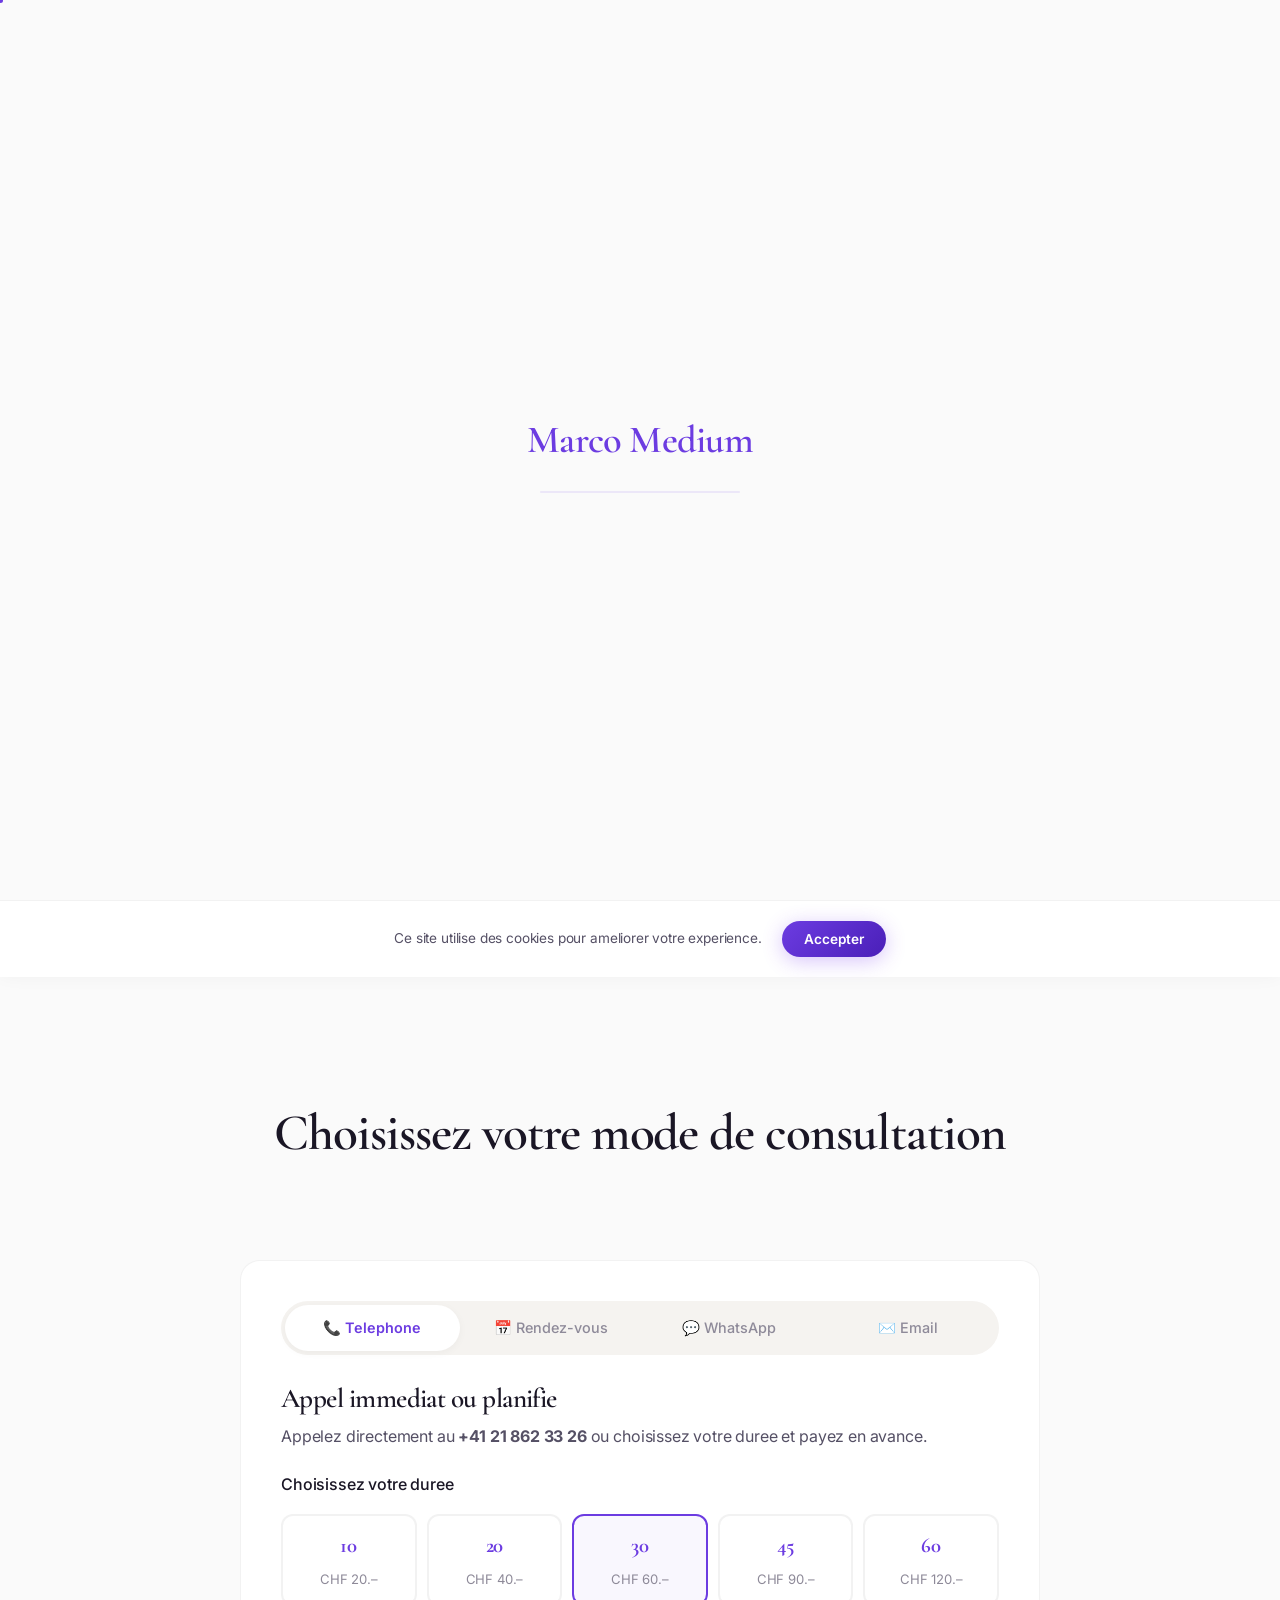
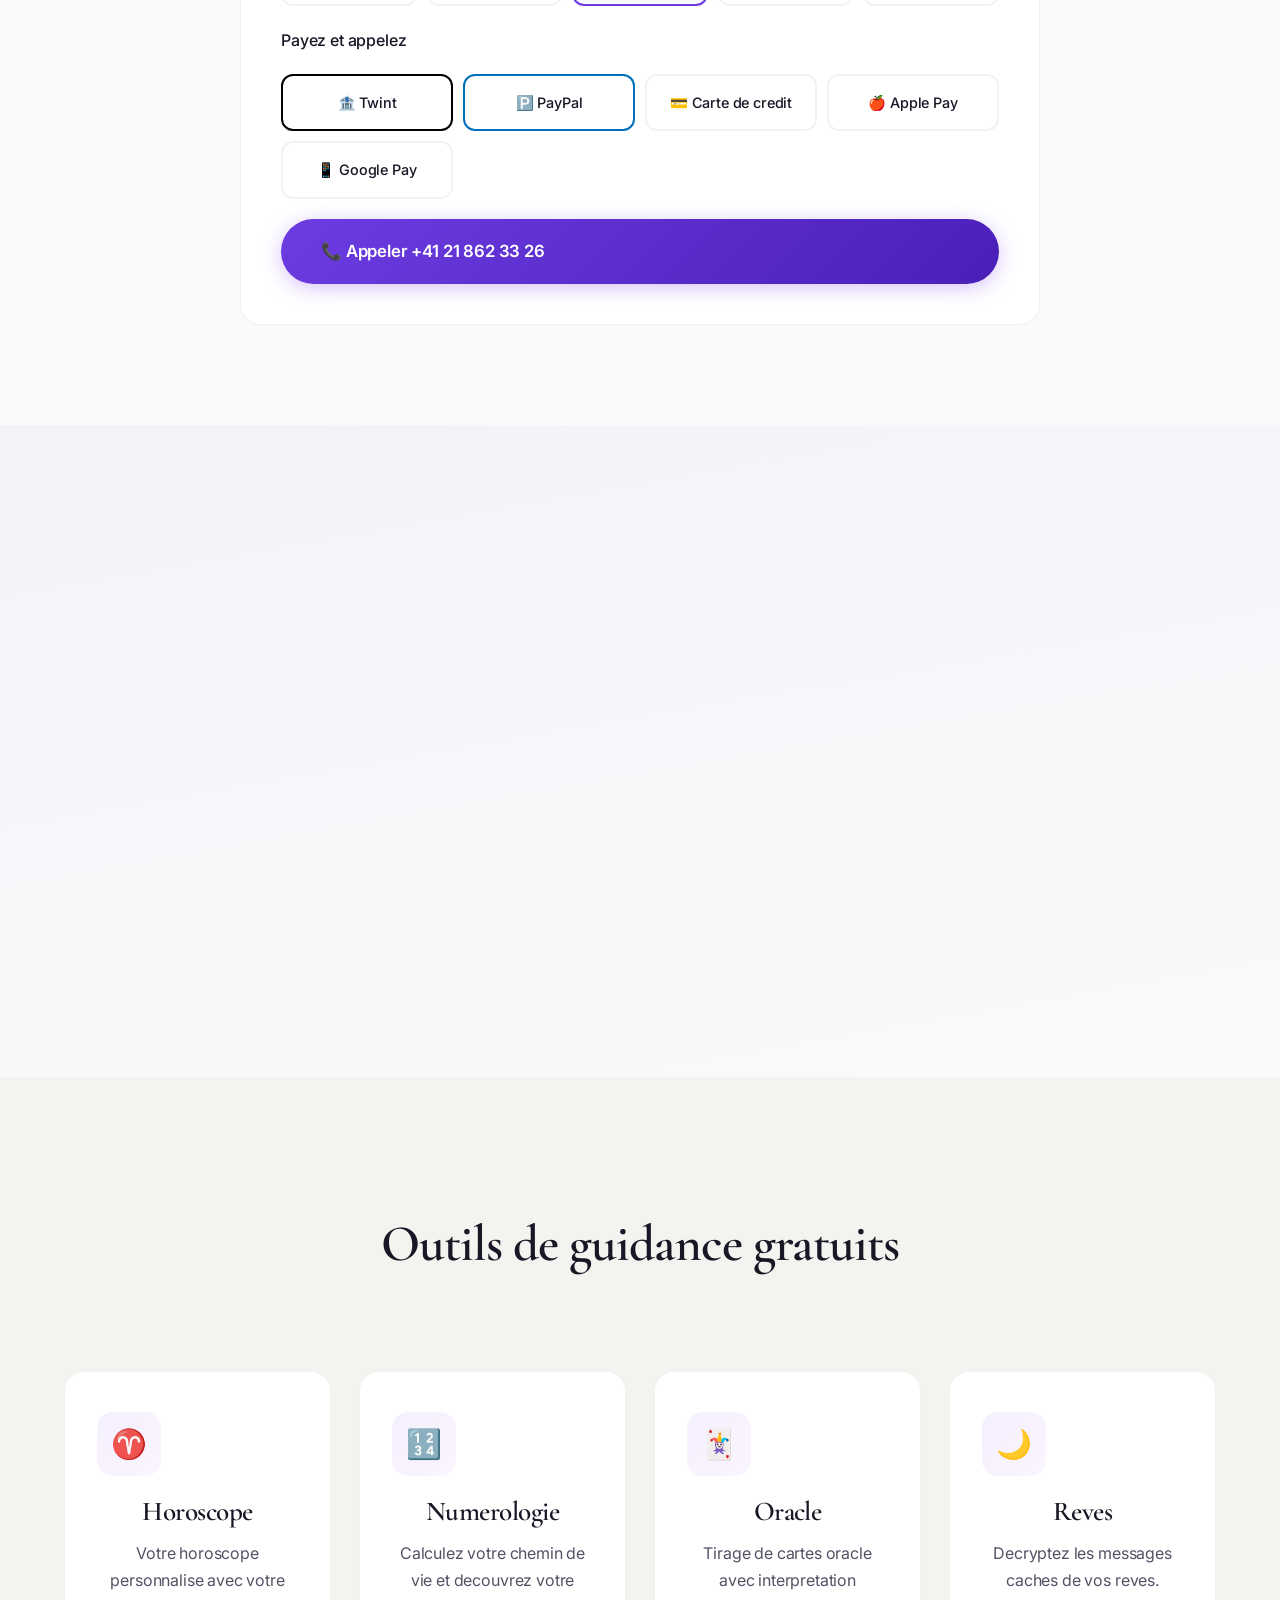
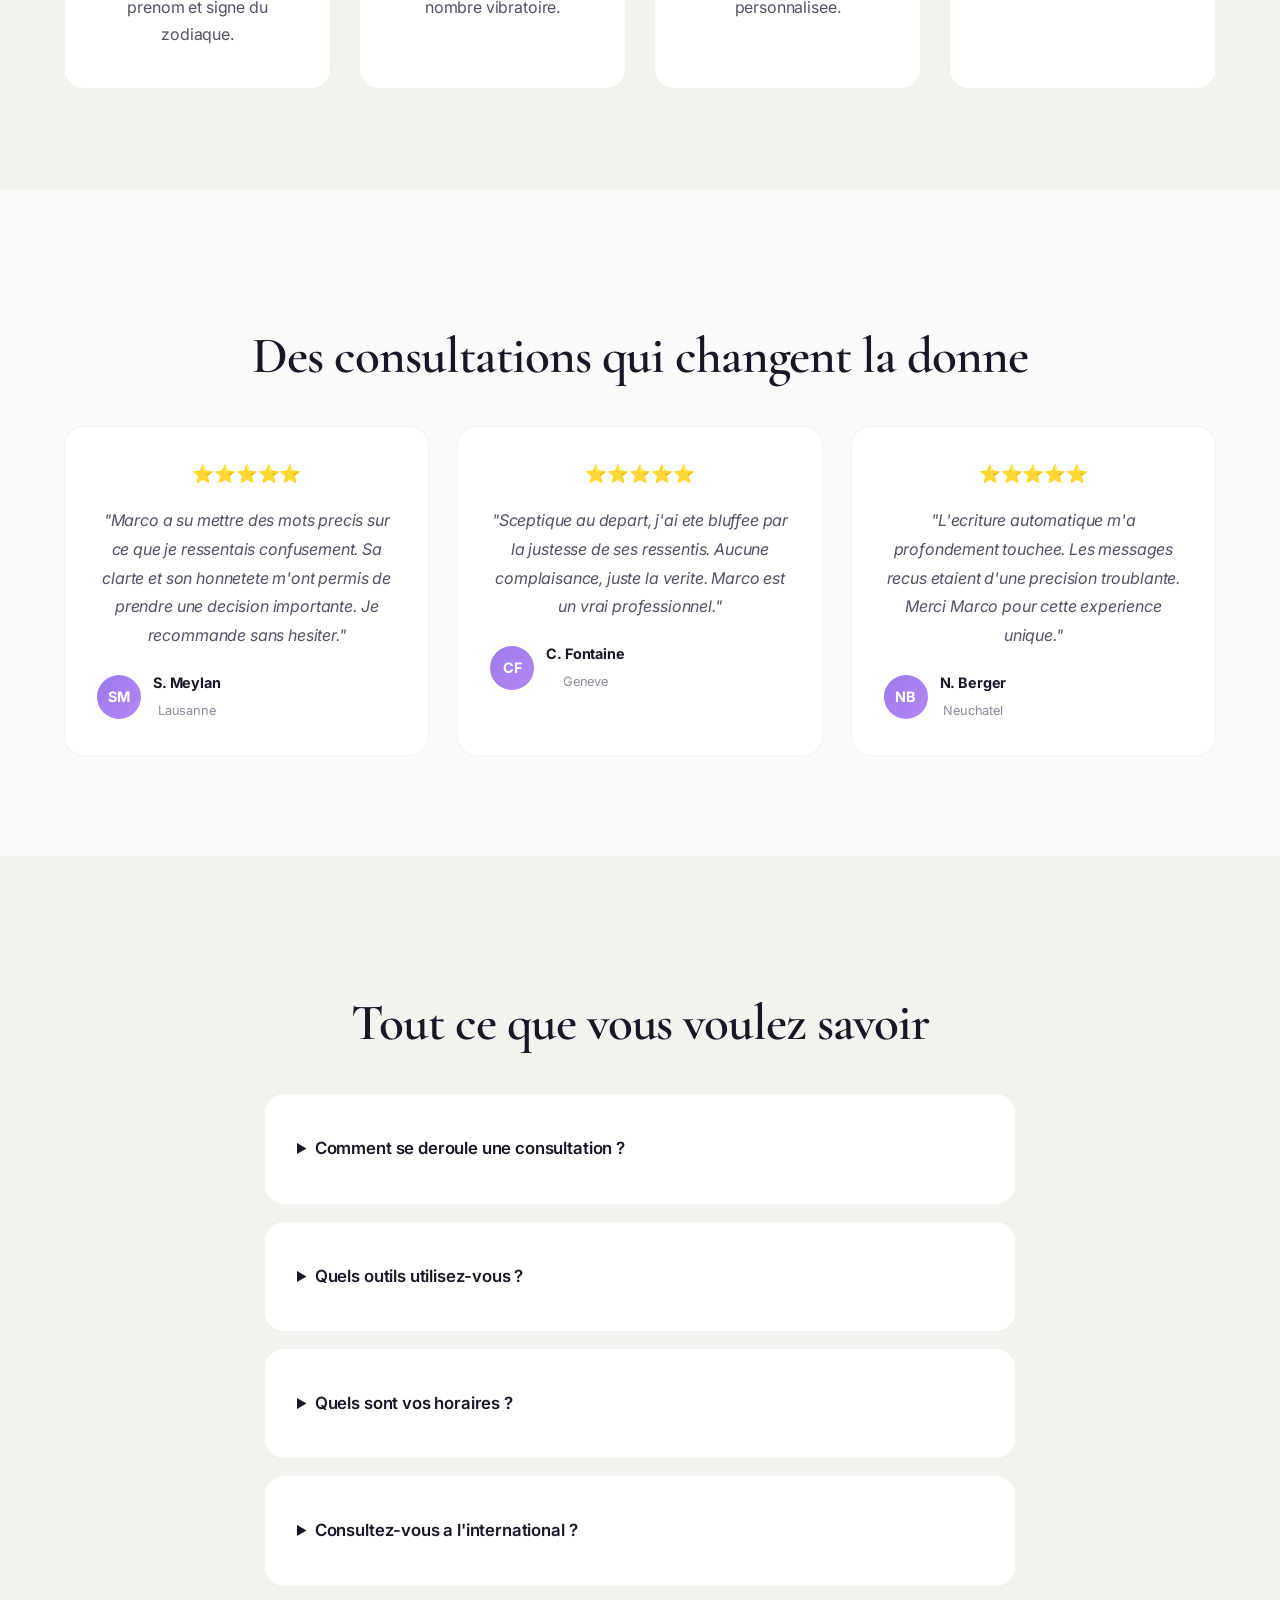
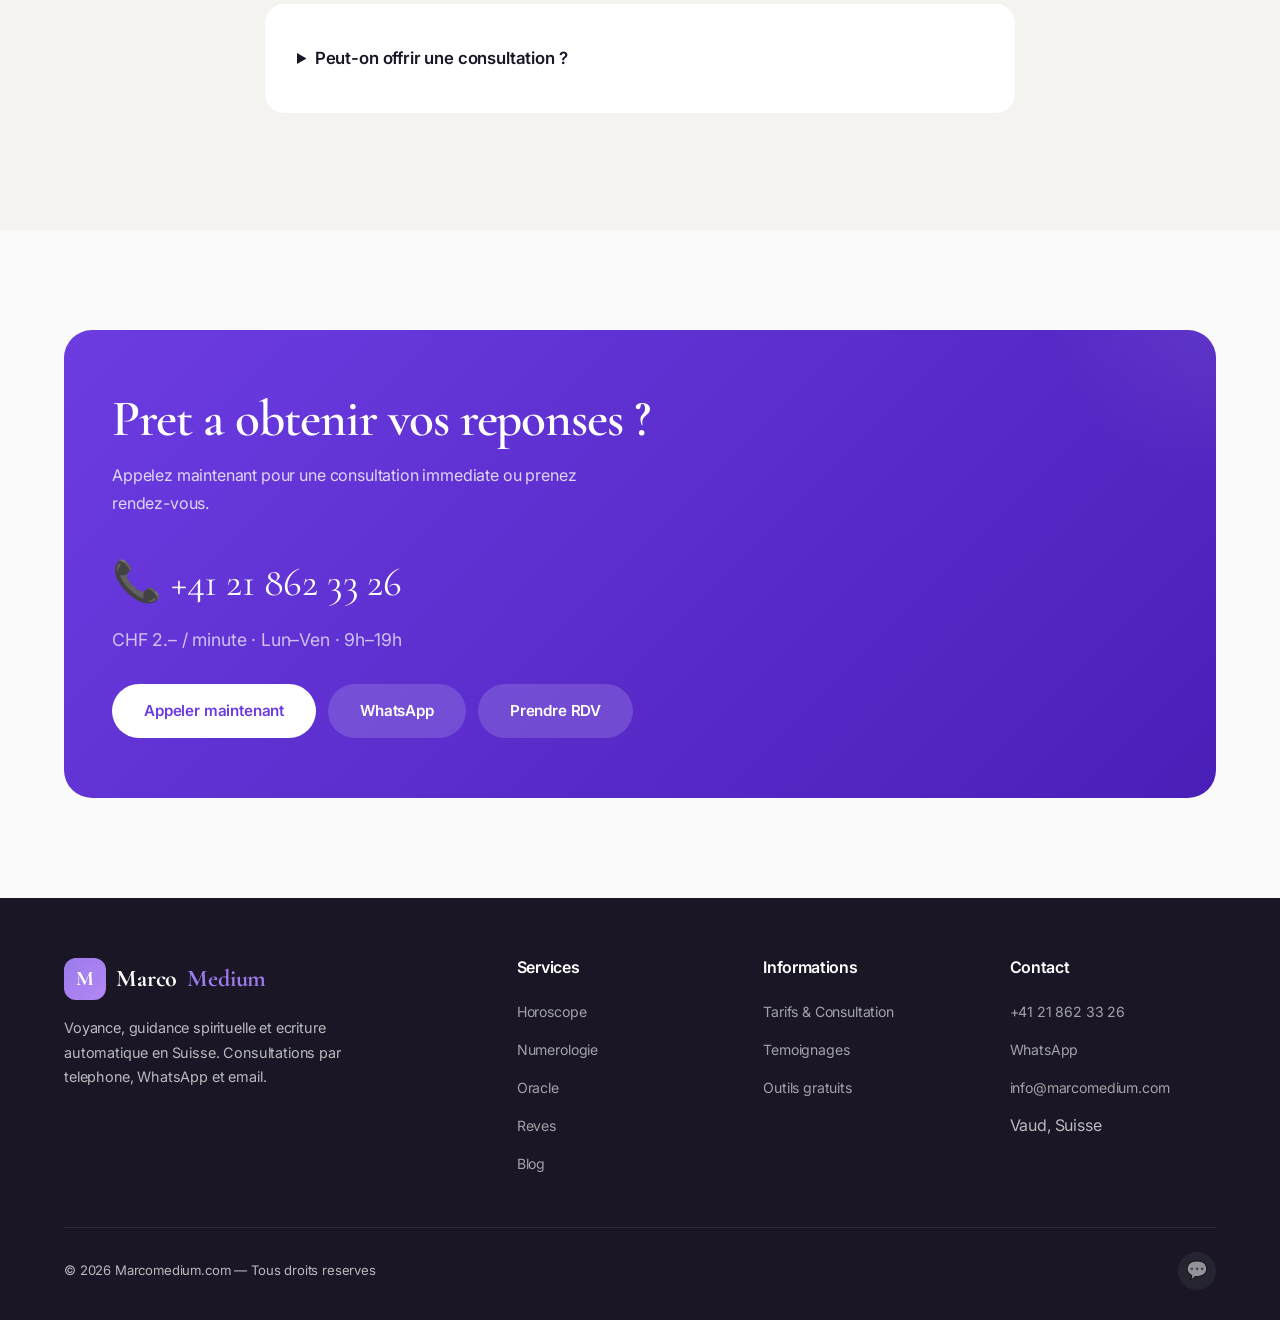
==== index.html @ eecdce86 "feat: Major upgrade - premium design, forms, payments, AI horoscope - Premium fonts (Cormorant Garam" ====
<!DOCTYPE html>
<html lang="fr">
<head>
<meta charset="UTF-8">
<meta name="viewport" content="width=device-width, initial-scale=1.0">
<title>Marco Medium — Voyance · Guidance · Ecriture automatique</title>
<meta name="description" content="Consultation de voyance par telephone en Suisse. Voyance generale, guidance spirituelle, ecriture automatique. Clair, direct, sans complaisance. CHF 2.–/min.">
<meta name="keywords" content="voyance suisse, medium vaud, consultation voyance telephone, guidance spirituelle, ecriture automatique, tarot, oracle, horoscope">
<meta name="author" content="Marco Medium">
<meta name="theme-color" content="#6C3CE1">
<meta property="og:title" content="Marco Medium — Voyance · Guidance · Ecriture automatique">
<meta property="og:description" content="Consultation de voyance par telephone en Suisse. CHF 2.–/min. Clair, direct, sans complaisance.">
<meta property="og:url" content="https://www.marcomedium.com">
<meta property="og:type" content="website">
<link rel="canonical" href="https://www.marcomedium.com">
<link rel="icon" href="favicon.svg" type="image/svg+xml">
<link rel="icon" href="favicon.ico" sizes="any">
<link rel="apple-touch-icon" href="favicon-180.png">
<script async src="https://www.googletagmanager.com/gtag/js?id=G-C979FB1QEG"></script>
<script>window.dataLayer=window.dataLayer||[];function gtag(){dataLayer.push(arguments)}gtag('js',new Date());gtag('config','G-C979FB1QEG');gtag('config','AW-11435134690');gtag('config','GT-MKP7HSD');gtag('config','GT-PBSRNDX6');gtag('config','GT-TW5DK3H6');</script>
<script type="application/ld+json">{"@context":"https://schema.org","@type":"ProfessionalService","name":"Marco Medium","url":"https://www.marcomedium.com","telephone":"+41218623326","description":"Consultation de voyance par telephone en Suisse","address":{"@type":"PostalAddress","addressRegion":"Vaud","addressCountry":"CH"},"priceRange":"CHF 2.–/min"}</script>
<link href="https://fonts.googleapis.com/css2?family=Cormorant+Garamond:wght@400;500;600;700&family=Inter:wght@300;400;500;600;700&display=swap" rel="stylesheet">
<link rel="stylesheet" href="css/style.css">
<script src="https://cdn.jsdelivr.net/npm/lenis@1.1.18/dist/lenis.min.js" defer></script>
<script src="https://cdn.jsdelivr.net/npm/gsap@3.12.5/dist/gsap.min.js" defer></script>
<script src="https://cdn.jsdelivr.net/npm/gsap@3.12.5/dist/ScrollTrigger.min.js" defer></script>
<script src="https://cdn.jsdelivr.net/npm/@emailjs/browser@4/dist/email.min.js" defer></script>
<script src="js/main.js" defer></script>
</head>
<body>
<!-- LOADER -->
<div class="page-loader" style="position:fixed;inset:0;background:#FAFAFA;z-index:99999;display:flex;align-items:center;justify-content:center;flex-direction:column;gap:16px">
<div style="font-family:'Cormorant Garamond',serif;font-size:2.4rem;color:#6C3CE1;font-weight:600;letter-spacing:-0.02em">Marco Medium</div>
<div style="width:200px;height:2px;background:rgba(108,60,225,0.1);border-radius:3px;overflow:hidden"><div class="loader-progress" style="width:100%;height:100%;background:linear-gradient(90deg,#6C3CE1,#B388F5);transform:scaleX(0);transform-origin:left"></div></div>
</div>
<!-- CURSOR -->
<div class="custom-cursor" style="position:fixed;width:40px;height:40px;border:1.5px solid rgba(108,60,225,0.3);border-radius:50%;pointer-events:none;z-index:99998;mix-blend-mode:difference"></div>
<div class="cursor-dot" style="position:fixed;width:5px;height:5px;background:#6C3CE1;border-radius:50%;pointer-events:none;z-index:99999;margin:-2.5px 0 0 -2.5px"></div>
<!-- NAV -->
<nav class="navbar"><div class="nav-inner">
<a href="index.html" class="nav-logo"><div class="logo-icon">M</div>Marco <span>Medium</span></a>
<ul class="nav-links"><li><a href="index.html" class="active">Accueil</a></li><li><a href="horoscope.html">Horoscope</a></li><li><a href="numerologie.html">Numerologie</a></li><li><a href="oracle.html">Oracle</a></li><li><a href="reves.html">Reves</a></li><li><a href="blog.html">Blog</a></li><li><a href="#consultation" class="nav-cta magnetic">Consulter</a></li></ul>
<button class="hamburger" aria-label="Menu"><span></span><span></span><span></span></button>
</div></nav>
<div class="mobile-menu"><a href="index.html">Accueil</a><a href="horoscope.html">Horoscope</a><a href="numerologie.html">Numerologie</a><a href="oracle.html">Oracle</a><a href="reves.html">Reves</a><a href="blog.html">Blog</a><a href="#consultation" class="btn btn-primary">Consulter</a></div>
<!-- HERO -->
<section class="hero">
<div class="orb orb-1 animated-orb"></div><div class="orb orb-2 animated-orb"></div><div class="orb orb-3 animated-orb"></div><div class="orb orb-4 animated-orb"></div><div class="orb orb-5 animated-orb"></div>
<div class="hero-content">
  <div class="hero-text">
    <div class="hero-badge"><span class="pulse"></span> Disponible maintenant</div>
    <h1 class="split-animate">Des lectures claires, sans detour</h1>
    <p class="hero-desc">Voyance generale, guidance spirituelle et ecriture automatique. Une consultation directe, sans complaisance, pour eclairer votre chemin de vie.</p>
    <div class="hero-actions">
      <a href="tel:+41218623326" class="btn btn-primary btn-lg magnetic phone-link">Appeler maintenant</a>
      <a href="https://wa.me/41782535452" class="btn btn-whatsapp magnetic" target="_blank" rel="noopener">WhatsApp</a>
      <a href="#consultation" class="btn btn-secondary">Prendre RDV</a>
    </div>
    <div class="hero-stats">
      <div class="hero-stat-item"><strong class="counter" data-target="15" data-suffix="+">0</strong><span>Ans d'experience</span></div>
      <div class="hero-stat-item"><strong class="counter" data-target="8500" data-suffix="+">0</strong><span>Consultations</span></div>
      <div class="hero-stat-item"><strong>CHF 2.–</strong><span>Par minute</span></div>
    </div>
  </div>
  <div class="hero-visual">
    <div class="photo-no-bg-wrapper hero-image-wrapper img-zoom">
      <img src="images/marco-portrait.webp" alt="Marco Medium - Voyance en Suisse" class="photo-no-bg" loading="eager">
    </div>
    <div class="float-card fc-phone"><div class="float-card-icon">📞</div><div><strong>+41 21 862 33 26</strong><br><small style="color:var(--text-muted)">CHF 2.–/min</small></div></div>
    <div class="float-card fc-rating"><div class="float-card-icon">⭐</div><div><strong>5.0/5</strong><br><small style="color:var(--text-muted)">200+ avis</small></div></div>
    <div class="float-card fc-secure"><div class="float-card-icon">🔒</div><div><strong>100% confidentiel</strong></div></div>
  </div>
</div>
</section>
<!-- TRUST BAR -->
<div class="trust-bar"><div class="trust-track">
<span class="trust-item">✦ Voyance Generale</span><span class="trust-item">✦ Guidance Spirituelle</span><span class="trust-item">✦ Ecriture Automatique</span><span class="trust-item">✦ Tarot & Oracle</span><span class="trust-item">✦ Horoscope Personnalise</span><span class="trust-item">✦ Numerologie</span><span class="trust-item">✦ Interpretation des Reves</span><span class="trust-item">✦ Consultation Telephone</span><span class="trust-item">✦ Consultation WhatsApp</span><span class="trust-item">✦ Consultation Email</span>
</div></div>
<!-- CONSULTATION SECTION WITH FORMS -->
<section class="section" id="consultation">
<div class="container">
  <div class="text-center"><span class="eyebrow reveal">Consultez Marco</span><h2 class="text-reveal">Choisissez votre mode de consultation</h2><p class="section-subtitle reveal">Plusieurs facons de me consulter, selon vos preferences et votre urgence.</p></div>
  <div class="card reveal-scale" style="padding:40px;max-width:800px;margin:0 auto">
    <!-- Tabs -->
    <div class="consult-tabs">
      <button class="consult-tab active" data-tab="tab-phone">📞 Telephone</button>
      <button class="consult-tab" data-tab="tab-rdv">📅 Rendez-vous</button>
      <button class="consult-tab" data-tab="tab-whatsapp">💬 WhatsApp</button>
      <button class="consult-tab" data-tab="tab-email">✉️ Email</button>
    </div>
    <!-- TAB: PHONE -->
    <div class="consult-panel active" id="tab-phone">
      <h3 style="margin-bottom:8px">Appel immediat ou planifie</h3>
      <p style="color:var(--text-light);margin-bottom:20px">Appelez directement au <strong>+41 21 862 33 26</strong> ou choisissez votre duree et payez en avance.</p>
      <label style="font-weight:500;margin-bottom:8px;display:block">Choisissez votre duree</label>
      <div class="minutes-selector">
        <div class="minute-chip" data-min="10"><span class="dur">10</span><span class="prix">CHF 20.–</span></div>
        <div class="minute-chip" data-min="20"><span class="dur">20</span><span class="prix">CHF 40.–</span></div>
        <div class="minute-chip active" data-min="30"><span class="dur">30</span><span class="prix">CHF 60.–</span></div>
        <div class="minute-chip" data-min="45"><span class="dur">45</span><span class="prix">CHF 90.–</span></div>
        <div class="minute-chip" data-min="60"><span class="dur">60</span><span class="prix">CHF 120.–</span></div>
      </div>
      <label style="font-weight:500;margin-bottom:8px;display:block;margin-top:20px">Payez et appelez</label>
      <div class="payment-grid">
        <a href="https://go.twint.ch/1/e/tw?tw=acq.ZyMUOjPnQcG6FgTkDskeox9MUbMxm07n60GpwpqeezsfvYNMZxK3gd5UC9GjjxcX." class="payment-btn twint" target="_blank" rel="noopener">🏦 Twint</a>
        <a href="https://www.paypal.com/ncp/payment/VEWS58585DEVC" class="payment-btn paypal" target="_blank" rel="noopener">🅿️ PayPal</a>
        <a href="https://www.paypal.com/ncp/payment/VEWS58585DEVC" class="payment-btn" target="_blank" rel="noopener">💳 Carte de credit</a>
        <a href="https://www.paypal.com/ncp/payment/VEWS58585DEVC" class="payment-btn" target="_blank" rel="noopener">🍎 Apple Pay</a>
        <a href="https://www.paypal.com/ncp/payment/VEWS58585DEVC" class="payment-btn" target="_blank" rel="noopener">📱 Google Pay</a>
      </div>
      <div style="text-align:center;margin-top:20px"><a href="tel:+41218623326" class="btn btn-primary btn-lg magnetic phone-link" style="width:100%">📞 Appeler +41 21 862 33 26</a></div>
    </div>
    <!-- TAB: RDV -->
    <div class="consult-panel" id="tab-rdv">
      <h3 style="margin-bottom:8px">Prendre rendez-vous</h3>
      <p style="color:var(--text-light);margin-bottom:20px">Remplissez le formulaire et Marco vous rappelle a l'heure convenue.</p>
      <form id="form-rdv">
        <div class="form-row">
          <div class="form-group"><label>Prenom *</label><input type="text" class="form-control" name="prenom" required placeholder="Votre prenom"></div>
          <div class="form-group"><label>Telephone *</label><input type="tel" class="form-control" name="telephone" required placeholder="+41 XX XXX XX XX"></div>
        </div>
        <div class="form-row">
          <div class="form-group"><label>Email</label><input type="email" class="form-control" name="email" placeholder="votre@email.com"></div>
          <div class="form-group"><label>Date de naissance</label><input type="date" class="form-control" name="naissance"></div>
        </div>
        <div class="form-row">
          <div class="form-group"><label>Date du RDV *</label><input type="date" class="form-control" name="date_rdv" required></div>
          <div class="form-group"><label>Heure souhaitee *</label><select class="form-control" name="heure" required><option value="">Choisir...</option><option>9h00</option><option>10h00</option><option>11h00</option><option>13h00</option><option>14h00</option><option>15h00</option><option>16h00</option><option>17h00</option><option>18h00</option></select></div>
        </div>
        <div class="form-group"><label>Duree souhaitee</label><select class="form-control" name="duree"><option>30 minutes (CHF 60.–)</option><option>10 minutes (CHF 20.–)</option><option>20 minutes (CHF 40.–)</option><option>45 minutes (CHF 90.–)</option><option>60 minutes (CHF 120.–)</option></select></div>
        <div class="form-group"><label>Message (optionnel)</label><textarea class="form-control" name="message" rows="3" placeholder="Precisions sur votre demande..."></textarea></div>
        <button type="submit" class="btn btn-primary btn-lg" style="width:100%">Envoyer ma demande de RDV</button>
        <p id="rdv-status" style="text-align:center;margin-top:12px;font-size:0.9rem"></p>
      </form>
    </div>
    <!-- TAB: WHATSAPP -->
    <div class="consult-panel" id="tab-whatsapp">
      <h3 style="margin-bottom:8px">Consultation WhatsApp</h3>
      <p style="color:var(--text-light);margin-bottom:20px">Posez votre question par WhatsApp. Reponse personnelle et confidentielle. <strong>CHF 2.–/question</strong>.</p>
      <div style="text-align:center">
        <div style="font-size:3rem;margin-bottom:16px">💬</div>
        <p style="color:var(--text-light);margin-bottom:24px">Payez d'abord, puis envoyez votre question sur WhatsApp.</p>
        <div class="payment-grid" style="max-width:400px;margin:0 auto 24px">
          <a href="https://go.twint.ch/1/e/tw?tw=acq.ZyMUOjPnQcG6FgTkDskeox9MUbMxm07n60GpwpqeezsfvYNMZxK3gd5UC9GjjxcX." class="payment-btn twint" target="_blank" rel="noopener">🏦 Twint</a>
          <a href="https://www.paypal.com/ncp/payment/VEWS58585DEVC" class="payment-btn paypal" target="_blank" rel="noopener">🅿️ PayPal</a>
        </div>
        <a href="https://wa.me/41782535452" class="btn btn-whatsapp btn-lg" target="_blank" rel="noopener" style="width:100%;max-width:400px">💬 Ouvrir WhatsApp</a>
      </div>
    </div>
    <!-- TAB: EMAIL -->
    <div class="consult-panel" id="tab-email">
      <h3 style="margin-bottom:8px">Question par email</h3>
      <p style="color:var(--text-light);margin-bottom:20px">Marco redige une reponse claire, directe et confidentielle sous 24h (hors week-end). <strong>CHF 15.–/question</strong>.</p>
      <form id="form-email">
        <div class="form-row">
          <div class="form-group"><label>Prenom *</label><input type="text" class="form-control" name="prenom" required placeholder="Votre prenom"></div>
          <div class="form-group"><label>Email *</label><input type="email" class="form-control" name="email" required placeholder="votre@email.com"></div>
        </div>
        <div class="form-group"><label>Theme de votre question</label><select class="form-control" name="theme_email"><option value="">Choisir un theme...</option><option>Amour & Relations</option><option>Travail & Carriere</option><option>Finances</option><option>Famille</option><option>Sante & Bien-etre</option><option>Developpement personnel</option><option>Autre</option></select></div>
        <div class="form-group"><label>Votre question *</label><textarea class="form-control" name="type_consultation" rows="4" required placeholder="Posez votre question de maniere precise. Plus votre question est claire, plus la reponse sera pertinente."></textarea></div>
        <p style="color:var(--text-muted);font-size:0.85rem;margin-bottom:16px">Payez avant d'envoyer votre question :</p>
        <div class="payment-grid" style="margin-bottom:20px">
          <a href="https://go.twint.ch/1/e/tw?tw=acq.ZyMUOjPnQcG6FgTkDskeox9MUbMxm07n60GpwpqeezsfvYNMZxK3gd5UC9GjjxcX." class="payment-btn twint" target="_blank" rel="noopener">🏦 Twint (CHF 15.–)</a>
          <a href="https://www.paypal.com/ncp/payment/VEWS58585DEVC" class="payment-btn paypal" target="_blank" rel="noopener">🅿️ PayPal (CHF 15.–)</a>
        </div>
        <button type="submit" class="btn btn-primary btn-lg" style="width:100%">Envoyer ma question</button>
        <p id="email-status" style="text-align:center;margin-top:12px;font-size:0.9rem"></p>
      </form>
    </div>
  </div>
</div>
</section>
<!-- ABOUT -->
<section class="section" style="background:linear-gradient(170deg,rgba(108,60,225,0.04) 0%,var(--bg) 100%)">
<div class="container">
  <div style="display:grid;grid-template-columns:1fr 1fr;gap:60px;align-items:center">
    <div class="reveal-left photo-no-bg-wrapper img-reveal" style="overflow:hidden">
      <img src="images/marco-bras-croises.webp" alt="Marco Medium" class="photo-no-bg" style="width:100%">
    </div>
    <div class="reveal-right">
      <span class="eyebrow">A propos</span>
      <h2>Une lecture authentique, sans artifice</h2>
      <p style="color:var(--text-light);line-height:1.85;margin-bottom:20px">Je suis Marco, medium et voyant installe dans le canton de Vaud, en Suisse. Ma pratique est fondee sur l'integrite, la compassion et le respect. Chaque consultation est un espace sacre pour un echange profond.</p>
      <p style="color:var(--text-light);line-height:1.85;margin-bottom:28px">Je ressens les energies, percois des images et des sensations qui se traduisent en messages pertinents pour eclairer votre chemin. Mes outils : Tarot, Oracle, Ecriture automatique, Pendule, Runes.</p>
      <a href="#consultation" class="btn btn-primary magnetic">Prendre rendez-vous</a>
    </div>
  </div>
</div>
</section>
<!-- OUTILS -->
<section class="section" id="outils" style="background:var(--bg-warm)">
<div class="container text-center">
  <span class="eyebrow reveal">Explorez</span><h2 class="text-reveal">Outils de guidance gratuits</h2>
  <p class="section-subtitle reveal">Decouvrez ce que les astres, les chiffres et les cartes ont a vous reveler.</p>
  <div class="cards-grid stagger-children" style="grid-template-columns:repeat(auto-fit,minmax(220px,1fr))">
    <a href="horoscope.html" class="card card-tilt" style="text-decoration:none;color:inherit"><div class="card-icon">♈</div><h3>Horoscope</h3><p>Votre horoscope personnalise avec votre prenom et signe du zodiaque.</p></a>
    <a href="numerologie.html" class="card card-tilt" style="text-decoration:none;color:inherit"><div class="card-icon">🔢</div><h3>Numerologie</h3><p>Calculez votre chemin de vie et decouvrez votre nombre vibratoire.</p></a>
    <a href="oracle.html" class="card card-tilt" style="text-decoration:none;color:inherit"><div class="card-icon">🃏</div><h3>Oracle</h3><p>Tirage de cartes oracle avec interpretation personnalisee.</p></a>
    <a href="reves.html" class="card card-tilt" style="text-decoration:none;color:inherit"><div class="card-icon">🌙</div><h3>Reves</h3><p>Decryptez les messages caches de vos reves.</p></a>
  </div>
</div>
</section>
<!-- TEMOIGNAGES -->
<section class="section" id="temoignages">
<div class="container text-center">
  <span class="eyebrow reveal">Temoignages</span><h2 class="text-reveal">Des consultations qui changent la donne</h2>
  <div class="cards-grid stagger-children" style="margin-top:40px">
    <div class="testimonial-card card-tilt"><div class="testimonial-stars">⭐⭐⭐⭐⭐</div><p class="testimonial-text">"Marco a su mettre des mots precis sur ce que je ressentais confusement. Sa clarte et son honnetete m'ont permis de prendre une decision importante. Je recommande sans hesiter."</p><div class="testimonial-author"><div class="testimonial-avatar">SM</div><div class="testimonial-author-info"><strong>S. Meylan</strong><span>Lausanne</span></div></div></div>
    <div class="testimonial-card card-tilt"><div class="testimonial-stars">⭐⭐⭐⭐⭐</div><p class="testimonial-text">"Sceptique au depart, j'ai ete bluffee par la justesse de ses ressentis. Aucune complaisance, juste la verite. Marco est un vrai professionnel."</p><div class="testimonial-author"><div class="testimonial-avatar">CF</div><div class="testimonial-author-info"><strong>C. Fontaine</strong><span>Geneve</span></div></div></div>
    <div class="testimonial-card card-tilt"><div class="testimonial-stars">⭐⭐⭐⭐⭐</div><p class="testimonial-text">"L'ecriture automatique m'a profondement touchee. Les messages recus etaient d'une precision troublante. Merci Marco pour cette experience unique."</p><div class="testimonial-author"><div class="testimonial-avatar">NB</div><div class="testimonial-author-info"><strong>N. Berger</strong><span>Neuchatel</span></div></div></div>
  </div>
</div>
</section>
<!-- FAQ -->
<section class="section" style="background:var(--bg-warm)">
<div class="container" style="max-width:800px">
  <div class="text-center"><span class="eyebrow reveal">FAQ</span><h2 class="text-reveal">Tout ce que vous voulez savoir</h2></div>
  <div class="stagger-children" style="margin-top:40px">
    <details class="card" style="margin-bottom:16px;cursor:pointer"><summary style="font-weight:600;font-size:1.05rem">Comment se deroule une consultation ?</summary><p style="margin-top:12px;color:var(--text-light)">Vous choisissez votre duree, effectuez le paiement via Twint, PayPal ou carte, puis je vous appelle a l'heure convenue. La consultation est directe, honnete et confidentielle.</p></details>
    <details class="card" style="margin-bottom:16px;cursor:pointer"><summary style="font-weight:600;font-size:1.05rem">Quels outils utilisez-vous ?</summary><p style="margin-top:12px;color:var(--text-light)">Tarot de Marseille, Oracle, Ecriture automatique, Pendule et Runes. J'utilise l'outil le plus adapte a votre question.</p></details>
    <details class="card" style="margin-bottom:16px;cursor:pointer"><summary style="font-weight:600;font-size:1.05rem">Quels sont vos horaires ?</summary><p style="margin-top:12px;color:var(--text-light)">Du lundi au vendredi, de 9h a 19h. Consultations possibles le week-end sur rendez-vous.</p></details>
    <details class="card" style="margin-bottom:16px;cursor:pointer"><summary style="font-weight:600;font-size:1.05rem">Consultez-vous a l'international ?</summary><p style="margin-top:12px;color:var(--text-light)">Oui, par telephone, WhatsApp ou email. Mes clients sont en Suisse, France, Belgique et au-dela.</p></details>
    <details class="card" style="margin-bottom:16px;cursor:pointer"><summary style="font-weight:600;font-size:1.05rem">Peut-on offrir une consultation ?</summary><p style="margin-top:12px;color:var(--text-light)">Oui, les bons cadeaux sont disponibles. Contactez-moi pour plus d'informations.</p></details>
  </div>
</div>
</section>
<!-- CTA -->
<section class="section"><div class="container"><div class="cta-banner reveal-scale">
  <h2>Pret a obtenir vos reponses ?</h2><p>Appelez maintenant pour une consultation immediate ou prenez rendez-vous.</p>
  <div class="cta-phone">📞 +41 21 862 33 26</div><div class="cta-rate">CHF 2.– / minute · Lun–Ven · 9h–19h</div>
  <div style="display:flex;flex-wrap:wrap;gap:12px">
    <a href="tel:+41218623326" class="btn magnetic phone-link">Appeler maintenant</a>
    <a href="https://wa.me/41782535452" class="btn" style="background:rgba(255,255,255,0.15);color:#fff" target="_blank" rel="noopener">WhatsApp</a>
    <a href="#consultation" class="btn" style="background:rgba(255,255,255,0.15);color:#fff">Prendre RDV</a>
  </div>
</div></div></section>
<!-- FOOTER -->
<footer class="footer"><div class="container"><div class="footer-grid">
<div class="footer-brand"><a href="index.html" class="nav-logo"><div class="logo-icon" style="background:linear-gradient(135deg,#9B7AEA,#B388F5)">M</div> Marco <span>Medium</span></a><p style="margin-top:16px">Voyance, guidance spirituelle et ecriture automatique en Suisse. Consultations par telephone, WhatsApp et email.</p></div>
<div><h4>Services</h4><ul class="footer-links"><li><a href="horoscope.html">Horoscope</a></li><li><a href="numerologie.html">Numerologie</a></li><li><a href="oracle.html">Oracle</a></li><li><a href="reves.html">Reves</a></li><li><a href="blog.html">Blog</a></li></ul></div>
<div><h4>Informations</h4><ul class="footer-links"><li><a href="#consultation">Tarifs & Consultation</a></li><li><a href="#temoignages">Temoignages</a></li><li><a href="#outils">Outils gratuits</a></li></ul></div>
<div><h4>Contact</h4><ul class="footer-links"><li><a href="tel:+41218623326">+41 21 862 33 26</a></li><li><a href="https://wa.me/41782535452" target="_blank" rel="noopener">WhatsApp</a></li><li><a href="mailto:info@marcomedium.com">info@marcomedium.com</a></li><li>Vaud, Suisse</li></ul></div>
</div><div class="footer-bottom"><span>&copy; 2026 Marcomedium.com — Tous droits reserves</span><div class="footer-socials"><a href="https://wa.me/41782535452" target="_blank" rel="noopener" aria-label="WhatsApp">💬</a></div></div></div></footer>
<div class="cookie-banner"><p>Ce site utilise des cookies pour ameliorer votre experience.</p><button class="btn btn-primary btn-sm cookie-accept">Accepter</button></div>
<script>
// Consultation tabs
document.querySelectorAll('.consult-tab').forEach(tab=>{tab.addEventListener('click',()=>{document.querySelectorAll('.consult-tab').forEach(t=>t.classList.remove('active'));document.querySelectorAll('.consult-panel').forEach(p=>p.classList.remove('active'));tab.classList.add('active');document.getElementById(tab.dataset.tab).classList.add('active')})});
// Minutes selector
document.querySelectorAll('.minute-chip').forEach(c=>{c.addEventListener('click',()=>{document.querySelectorAll('.minute-chip').forEach(x=>x.classList.remove('active'));c.classList.add('active')})});
// EmailJS init
if(typeof emailjs!=='undefined'){emailjs.init('liRFAyxBo1908cbzF')}
// RDV form
document.getElementById('form-rdv')?.addEventListener('submit',function(e){e.preventDefault();const st=document.getElementById('rdv-status');st.textContent='Envoi en cours...';st.style.color='var(--primary)';if(typeof emailjs!=='undefined'){emailjs.sendForm('service_8pt08ad','template_qe0x9k7',this).then(()=>{st.textContent='✓ Demande envoyee ! Marco vous contactera pour confirmer.';st.style.color='#22c55e';this.reset()},()=>{st.textContent='Erreur. Appelez directement le +41 21 862 33 26.';st.style.color='#ef4444'})}else{st.textContent='Erreur. Appelez directement le +41 21 862 33 26.';st.style.color='#ef4444'}});
// Email form
document.getElementById('form-email')?.addEventListener('submit',function(e){e.preventDefault();const st=document.getElementById('email-status');st.textContent='Envoi en cours...';st.style.color='var(--primary)';if(typeof emailjs!=='undefined'){emailjs.sendForm('service_8pt08ad','template_qe0x9k7',this).then(()=>{st.textContent='✓ Question envoyee ! Reponse sous 24h (hors week-end).';st.style.color='#22c55e';this.reset()},()=>{st.textContent='Erreur. Ecrivez directement a info@marcomedium.com';st.style.color='#ef4444'})}else{st.textContent='Erreur. Ecrivez directement a info@marcomedium.com';st.style.color='#ef4444'}});
</script>
</body></html>
---- css/style.css ----
/* ============================================
   MARCO MEDIUM - Main Stylesheet
   Modern Light Voyance Platform
   ============================================ */

/* --- CSS Variables --- */
:root {
  --primary: #6C3CE1;
  --primary-light: #9B7AEA;
  --primary-dark: #4A1FB8;
  --secondary: #B388F5;
  --accent: #C9A84C;
  --accent-light: #E2C97E;
  --gold: #C9A84C;
  --bg: #FAFAFA;
  --bg-warm: #F5F3F0;
  --bg-card: #FFFFFF;
  --bg-glass: rgba(255, 255, 255, 0.82);
  --text: #1A1625;
  --text-light: #555065;
  --text-muted: #8E8A99;
  --border: rgba(108, 60, 225, 0.1);
  --border-light: rgba(0, 0, 0, 0.05);
  --shadow-sm: 0 2px 8px rgba(26,22,37,0.04);
  --shadow-md: 0 8px 30px rgba(108, 60, 225, 0.08);
  --shadow-lg: 0 16px 50px rgba(108, 60, 225, 0.12);
  --shadow-glow: 0 0 60px rgba(108, 60, 225, 0.15);
  --radius: 20px;
  --radius-sm: 12px;
  --radius-lg: 28px;
  --font: 'Inter', -apple-system, 'Segoe UI', sans-serif;
  --font-display: 'Cormorant Garamond', 'Georgia', serif;
  --transition: 0.35s cubic-bezier(0.25, 0.1, 0.25, 1);
  --max-width: 1200px;
}

/* --- Reset & Base --- */
*, *::before, *::after { margin: 0; padding: 0; box-sizing: border-box; }
html { scroll-behavior: smooth; -webkit-text-size-adjust: 100%; }
body {
  font-family: var(--font);
  font-weight: 400;
  font-size: 16px;
  letter-spacing: -0.01em;
  background: var(--bg);
  color: var(--text);
  line-height: 1.75;
  overflow-x: hidden;
  -webkit-font-smoothing: antialiased;
  -moz-osx-font-smoothing: grayscale;
  text-rendering: optimizeLegibility;
}
img { max-width: 100%; height: auto; display: block; }
a { color: var(--primary); text-decoration: none; transition: var(--transition); }
a:hover { color: var(--primary-dark); }

/* --- Utility --- */
.container { max-width: var(--max-width); margin: 0 auto; padding: 0 24px; }
.section { padding: 100px 0; }
.section-sm { padding: 60px 0; }
.text-center { text-align: center; }
.text-gradient {
  background: linear-gradient(135deg, var(--primary), var(--secondary), var(--accent));
  -webkit-background-clip: text;
  -webkit-text-fill-color: transparent;
  background-clip: text;
}

/* --- Typography --- */
h1, h2, h3, h4 { font-family: var(--font-display); font-weight: 600; line-height: 1.15; color: var(--text); letter-spacing: -0.02em; }
h1 { font-size: clamp(2.8rem, 6.5vw, 4.5rem); font-weight: 700; }
h2 { font-size: clamp(2.2rem, 4.5vw, 3.2rem); margin-bottom: 16px; }
h3 { font-size: clamp(1.4rem, 2.5vw, 1.7rem); }
.section-subtitle {
  font-size: 1.1rem;
  color: var(--text-light);
  max-width: 600px;
  margin: 0 auto 50px;
  line-height: 1.8;
}
.eyebrow {
  font-size: 0.75rem;
  font-weight: 600;
  text-transform: uppercase;
  letter-spacing: 0.15em;
  color: var(--primary);
  margin-bottom: 12px;
  display: inline-block;
}

/* ============================================
   NAVIGATION
   ============================================ */
.navbar {
  position: fixed;
  top: 0;
  left: 0;
  right: 0;
  z-index: 1000;
  padding: 16px 0;
  transition: var(--transition);
}
.navbar.scrolled {
  background: var(--bg-glass);
  backdrop-filter: blur(20px) saturate(1.5);
  -webkit-backdrop-filter: blur(20px) saturate(1.5);
  border-bottom: 1px solid var(--border-light);
  padding: 10px 0;
  box-shadow: var(--shadow-sm);
}
.nav-inner {
  max-width: var(--max-width);
  margin: 0 auto;
  padding: 0 24px;
  display: flex;
  align-items: center;
  justify-content: space-between;
}
.nav-logo {
  display: flex;
  align-items: center;
  gap: 10px;
  text-decoration: none;
  font-family: var(--font-display);
  font-size: 1.5rem;
  font-weight: 700;
  color: var(--text);
}
.nav-logo .logo-icon {
  width: 42px;
  height: 42px;
  background: linear-gradient(135deg, var(--primary), var(--secondary));
  border-radius: 12px;
  display: flex;
  align-items: center;
  justify-content: center;
  font-size: 1.3rem;
  color: #fff;
}
.nav-logo span { color: var(--primary); }

.nav-links {
  display: flex;
  align-items: center;
  gap: 32px;
  list-style: none;
}
.nav-links a {
  font-size: 0.9rem;
  font-weight: 500;
  color: var(--text-light);
  transition: var(--transition);
  position: relative;
}
.nav-links a::after {
  content: '';
  position: absolute;
  bottom: -4px;
  left: 0;
  width: 0;
  height: 2px;
  background: var(--primary);
  border-radius: 2px;
  transition: var(--transition);
}
.nav-links a:hover,
.nav-links a.active {
  color: var(--primary);
}
.nav-links a:hover::after,
.nav-links a.active::after {
  width: 100%;
}

.nav-cta {
  background: linear-gradient(135deg, var(--primary), var(--primary-dark));
  color: #fff !important;
  padding: 10px 24px;
  border-radius: 50px;
  font-weight: 600;
  font-size: 0.88rem;
  box-shadow: 0 4px 15px rgba(124, 58, 237, 0.3);
  transition: var(--transition);
}
.nav-cta:hover {
  transform: translateY(-2px);
  box-shadow: 0 6px 25px rgba(124, 58, 237, 0.4);
  color: #fff !important;
}
.nav-cta::after { display: none !important; }

/* Hamburger */
.hamburger {
  display: none;
  flex-direction: column;
  gap: 5px;
  cursor: pointer;
  background: none;
  border: none;
  padding: 8px;
  z-index: 1001;
}
.hamburger span {
  width: 24px;
  height: 2px;
  background: var(--text);
  border-radius: 2px;
  transition: var(--transition);
}
.hamburger.active span:nth-child(1) { transform: rotate(45deg) translate(5px, 5px); }
.hamburger.active span:nth-child(2) { opacity: 0; }
.hamburger.active span:nth-child(3) { transform: rotate(-45deg) translate(5px, -5px); }

/* Mobile menu */
.mobile-menu {
  display: none;
  position: fixed;
  inset: 0;
  background: var(--bg);
  z-index: 999;
  padding: 100px 24px 40px;
  flex-direction: column;
  align-items: center;
  gap: 24px;
}
.mobile-menu.active { display: flex; }
.mobile-menu a {
  font-size: 1.2rem;
  font-weight: 500;
  color: var(--text);
}

/* ============================================
   HERO SECTION
   ============================================ */
.hero {
  min-height: 100vh;
  display: flex;
  align-items: center;
  position: relative;
  overflow: hidden;
  background: linear-gradient(170deg, var(--bg) 0%, #ede9fe 40%, var(--bg-warm) 100%);
}
.hero::before {
  content: '';
  position: absolute;
  top: -200px;
  right: -200px;
  width: 600px;
  height: 600px;
  background: radial-gradient(circle, rgba(124, 58, 237, 0.08) 0%, transparent 70%);
  border-radius: 50%;
  animation: float 8s ease-in-out infinite;
}
.hero::after {
  content: '';
  position: absolute;
  bottom: -100px;
  left: -100px;
  width: 400px;
  height: 400px;
  background: radial-gradient(circle, rgba(245, 158, 11, 0.06) 0%, transparent 70%);
  border-radius: 50%;
  animation: float 10s ease-in-out infinite reverse;
}

/* Floating orbs decoration */
.orb {
  position: absolute;
  border-radius: 50%;
  filter: blur(1px);
  opacity: 0.5;
  animation: float-orb 6s ease-in-out infinite;
}
.orb-1 { width: 12px; height: 12px; background: var(--primary-light); top: 20%; left: 10%; animation-delay: 0s; }
.orb-2 { width: 8px; height: 8px; background: var(--accent); top: 30%; right: 15%; animation-delay: 1s; }
.orb-3 { width: 16px; height: 16px; background: var(--secondary); bottom: 30%; left: 20%; animation-delay: 2s; }
.orb-4 { width: 6px; height: 6px; background: var(--gold); top: 60%; right: 25%; animation-delay: 3s; }
.orb-5 { width: 10px; height: 10px; background: var(--primary); bottom: 20%; right: 10%; animation-delay: 4s; }

.hero-content {
  position: relative;
  z-index: 10;
  max-width: var(--max-width);
  margin: 0 auto;
  padding: 120px 24px 80px;
  display: grid;
  grid-template-columns: 1fr 1fr;
  gap: 60px;
  align-items: center;
}
.hero-text { animation: fadeInUp 0.8s ease; }
.hero-badge {
  display: inline-flex;
  align-items: center;
  gap: 8px;
  background: rgba(124, 58, 237, 0.08);
  border: 1px solid rgba(124, 58, 237, 0.15);
  padding: 8px 16px;
  border-radius: 50px;
  font-size: 0.8rem;
  font-weight: 600;
  color: var(--primary);
  margin-bottom: 24px;
}
.hero-badge .pulse {
  width: 8px;
  height: 8px;
  background: #22c55e;
  border-radius: 50%;
  animation: pulse 2s ease infinite;
}
.hero h1 {
  margin-bottom: 24px;
  font-size: clamp(2.8rem, 6vw, 4.2rem);
}
.hero h1 em {
  font-style: normal;
  color: var(--primary);
  position: relative;
}
.hero-desc {
  font-size: 1.15rem;
  color: var(--text-light);
  line-height: 1.8;
  margin-bottom: 36px;
  max-width: 500px;
}
.hero-actions {
  display: flex;
  flex-wrap: wrap;
  gap: 14px;
  margin-bottom: 40px;
}
.hero-stats {
  display: flex;
  gap: 40px;
}
.hero-stat-item { text-align: center; }
.hero-stat-item strong {
  display: block;
  font-size: 1.8rem;
  font-family: var(--font-display);
  color: var(--primary);
}
.hero-stat-item span {
  font-size: 0.78rem;
  color: var(--text-muted);
  text-transform: uppercase;
  letter-spacing: 0.05em;
}

.hero-visual {
  position: relative;
  display: flex;
  justify-content: center;
  animation: fadeInRight 1s ease 0.3s both;
}
.hero-image-wrapper {
  position: relative;
  width: 380px;
  border-radius: var(--radius-lg);
  overflow: hidden;
  box-shadow: var(--shadow-lg);
}
.hero-image-wrapper img,
.hero-image-wrapper .hero-placeholder {
  width: 100%;
  height: auto;
  display: block;
}
.hero-placeholder {
  background: linear-gradient(135deg, var(--primary-light), var(--secondary));
  display: flex;
  flex-direction: column;
  align-items: center;
  justify-content: center;
  color: #fff;
  font-size: 5rem;
  gap: 12px;
}
.hero-placeholder span {
  font-size: 1rem;
  font-family: var(--font-display);
  letter-spacing: 0.05em;
}

/* Floating cards around hero image */
.float-card {
  position: absolute;
  background: var(--bg-card);
  border-radius: var(--radius-sm);
  padding: 14px 18px;
  box-shadow: var(--shadow-md);
  display: flex;
  align-items: center;
  gap: 10px;
  font-size: 0.85rem;
  font-weight: 500;
  animation: float 4s ease-in-out infinite;
  z-index: 20;
  border: 1px solid var(--border-light);
}
.float-card-icon {
  width: 36px;
  height: 36px;
  border-radius: 10px;
  display: flex;
  align-items: center;
  justify-content: center;
  font-size: 1.1rem;
}
.fc-phone { top: 10%; right: -30px; animation-delay: 0s; }
.fc-phone .float-card-icon { background: rgba(34, 197, 94, 0.1); }
.fc-rating { bottom: 20%; left: -40px; animation-delay: 1.5s; }
.fc-rating .float-card-icon { background: rgba(245, 158, 11, 0.1); }
.fc-secure { bottom: 5%; right: 10px; animation-delay: 3s; }
.fc-secure .float-card-icon { background: rgba(124, 58, 237, 0.1); }

/* ============================================
   BUTTONS
   ============================================ */
.btn {
  display: inline-flex;
  align-items: center;
  gap: 8px;
  padding: 14px 32px;
  border-radius: 50px;
  font-size: 0.95rem;
  font-weight: 600;
  font-family: var(--font);
  cursor: pointer;
  transition: var(--transition);
  border: none;
  text-decoration: none;
}
.btn-primary {
  background: linear-gradient(135deg, var(--primary), var(--primary-dark));
  color: #fff;
  box-shadow: 0 4px 20px rgba(124, 58, 237, 0.3);
}
.btn-primary:hover {
  transform: translateY(-3px);
  box-shadow: 0 8px 30px rgba(124, 58, 237, 0.4);
  color: #fff;
}
.btn-secondary {
  background: var(--bg-card);
  color: var(--primary);
  border: 2px solid var(--border);
  box-shadow: var(--shadow-sm);
}
.btn-secondary:hover {
  border-color: var(--primary);
  transform: translateY(-2px);
  box-shadow: var(--shadow-md);
}
.btn-whatsapp {
  background: #25D366;
  color: #fff;
  box-shadow: 0 4px 20px rgba(37, 211, 102, 0.3);
}
.btn-whatsapp:hover {
  background: #20bd5a;
  transform: translateY(-3px);
  box-shadow: 0 8px 30px rgba(37, 211, 102, 0.4);
  color: #fff;
}
.btn-accent {
  background: linear-gradient(135deg, var(--accent), #e67e22);
  color: #fff;
  box-shadow: 0 4px 20px rgba(245, 158, 11, 0.3);
}
.btn-accent:hover {
  transform: translateY(-3px);
  box-shadow: 0 8px 30px rgba(245, 158, 11, 0.4);
  color: #fff;
}
.btn-lg {
  padding: 18px 40px;
  font-size: 1.05rem;
}
.btn-sm {
  padding: 10px 22px;
  font-size: 0.85rem;
}

/* ============================================
   CARDS
   ============================================ */
.card {
  background: var(--bg-card);
  border-radius: var(--radius);
  padding: 40px 32px;
  border: 1px solid var(--border-light);
  transition: var(--transition);
  position: relative;
  overflow: hidden;
}
.card::before {
  content: '';
  position: absolute;
  top: 0;
  left: 0;
  right: 0;
  height: 3px;
  background: linear-gradient(90deg, var(--primary), var(--secondary), var(--accent));
  opacity: 0;
  transition: var(--transition);
}
.card:hover {
  transform: translateY(-6px);
  box-shadow: var(--shadow-lg);
  border-color: var(--border);
}
.card:hover::before { opacity: 1; }

.card-icon {
  width: 64px;
  height: 64px;
  border-radius: 16px;
  display: flex;
  align-items: center;
  justify-content: center;
  font-size: 1.8rem;
  margin-bottom: 20px;
  background: linear-gradient(135deg, rgba(124, 58, 237, 0.08), rgba(192, 132, 252, 0.08));
}
.card h3 { margin-bottom: 12px; }
.card p { color: var(--text-light); line-height: 1.7; }

/* Card grid */
.cards-grid {
  display: grid;
  grid-template-columns: repeat(auto-fit, minmax(300px, 1fr));
  gap: 28px;
}

/* ============================================
   PRICING CARDS
   ============================================ */
.pricing-card {
  background: var(--bg-card);
  border-radius: var(--radius);
  padding: 40px 32px;
  border: 1px solid var(--border-light);
  text-align: center;
  transition: var(--transition);
  position: relative;
}
.pricing-card.featured {
  border-color: var(--primary);
  box-shadow: var(--shadow-glow);
  transform: scale(1.03);
}
.pricing-card.featured::before {
  content: 'Populaire';
  position: absolute;
  top: -12px;
  left: 50%;
  transform: translateX(-50%);
  background: linear-gradient(135deg, var(--primary), var(--primary-dark));
  color: #fff;
  padding: 4px 20px;
  border-radius: 50px;
  font-size: 0.78rem;
  font-weight: 600;
}
.pricing-card:hover {
  transform: translateY(-6px);
  box-shadow: var(--shadow-lg);
}
.pricing-card.featured:hover { transform: scale(1.03) translateY(-6px); }
.price {
  font-family: var(--font-display);
  font-size: 3rem;
  color: var(--primary);
  margin: 20px 0;
}
.price small {
  font-size: 1rem;
  color: var(--text-light);
  font-family: var(--font);
}
.pricing-features {
  list-style: none;
  margin: 24px 0;
  text-align: left;
}
.pricing-features li {
  padding: 10px 0;
  border-bottom: 1px solid var(--border-light);
  display: flex;
  align-items: center;
  gap: 10px;
  color: var(--text-light);
  font-size: 0.93rem;
}
.pricing-features li::before {
  content: '\2713';
  color: var(--primary);
  font-weight: 700;
}

/* ============================================
   TESTIMONIALS
   ============================================ */
.testimonial-card {
  background: var(--bg-card);
  border-radius: var(--radius);
  padding: 32px;
  border: 1px solid var(--border-light);
  transition: var(--transition);
}
.testimonial-card:hover {
  box-shadow: var(--shadow-md);
  transform: translateY(-4px);
}
.testimonial-stars {
  color: var(--accent);
  font-size: 1.1rem;
  margin-bottom: 16px;
}
.testimonial-text {
  font-style: italic;
  color: var(--text-light);
  line-height: 1.8;
  margin-bottom: 20px;
}
.testimonial-author {
  display: flex;
  align-items: center;
  gap: 12px;
}
.testimonial-avatar {
  width: 44px;
  height: 44px;
  border-radius: 50%;
  background: linear-gradient(135deg, var(--primary-light), var(--secondary));
  display: flex;
  align-items: center;
  justify-content: center;
  color: #fff;
  font-weight: 700;
  font-size: 0.9rem;
}
.testimonial-author-info strong { display: block; font-size: 0.9rem; }
.testimonial-author-info span { font-size: 0.8rem; color: var(--text-muted); }

/* ============================================
   PHONE BANNER / CTA
   ============================================ */
.cta-banner {
  background: linear-gradient(135deg, var(--primary), var(--primary-dark));
  border-radius: var(--radius-lg);
  padding: 60px 48px;
  color: #fff;
  position: relative;
  overflow: hidden;
}
.cta-banner::before {
  content: '';
  position: absolute;
  top: -50%;
  right: -20%;
  width: 400px;
  height: 400px;
  background: radial-gradient(circle, rgba(255,255,255,0.08) 0%, transparent 70%);
  border-radius: 50%;
}
.cta-banner h2 { color: #fff; margin-bottom: 12px; }
.cta-banner p { color: rgba(255,255,255,0.8); max-width: 500px; margin-bottom: 30px; }
.cta-phone {
  font-family: var(--font-display);
  font-size: 2.5rem;
  color: #fff;
  margin-bottom: 8px;
  display: flex;
  align-items: center;
  gap: 12px;
}
.cta-rate {
  font-size: 1.1rem;
  color: rgba(255,255,255,0.7);
  margin-bottom: 28px;
}
.cta-banner .btn {
  background: #fff;
  color: var(--primary);
}
.cta-banner .btn:hover {
  background: var(--accent);
  color: #fff;
}

/* ============================================
   PAYMENT METHODS
   ============================================ */
.payment-methods {
  display: flex;
  flex-wrap: wrap;
  align-items: center;
  justify-content: center;
  gap: 20px;
  padding: 30px 0;
}
.payment-badge {
  display: flex;
  align-items: center;
  gap: 8px;
  background: var(--bg-card);
  border: 1px solid var(--border-light);
  padding: 10px 20px;
  border-radius: 50px;
  font-size: 0.85rem;
  font-weight: 500;
  color: var(--text-light);
  transition: var(--transition);
}
.payment-badge:hover {
  border-color: var(--primary);
  box-shadow: var(--shadow-sm);
}
.payment-badge svg, .payment-badge img {
  width: 24px;
  height: 24px;
}

/* ============================================
   FORM STYLES
   ============================================ */
.form-group { margin-bottom: 20px; }
.form-group label {
  display: block;
  font-weight: 500;
  margin-bottom: 8px;
  color: var(--text);
  font-size: 0.9rem;
}
.form-control {
  width: 100%;
  padding: 14px 18px;
  border: 2px solid var(--border-light);
  border-radius: var(--radius-sm);
  font-family: var(--font);
  font-size: 0.95rem;
  color: var(--text);
  background: var(--bg-card);
  transition: var(--transition);
  outline: none;
}
.form-control:focus {
  border-color: var(--primary);
  box-shadow: 0 0 0 4px rgba(124, 58, 237, 0.1);
}
textarea.form-control { min-height: 140px; resize: vertical; }
select.form-control { cursor: pointer; }

/* ============================================
   FOOTER
   ============================================ */
.footer {
  background: var(--text);
  color: rgba(255,255,255,0.7);
  padding: 60px 0 30px;
}
.footer-grid {
  display: grid;
  grid-template-columns: 2fr 1fr 1fr 1fr;
  gap: 40px;
  margin-bottom: 40px;
}
.footer-brand .nav-logo { color: #fff; margin-bottom: 16px; }
.footer-brand .nav-logo span { color: var(--primary-light); }
.footer-brand p { font-size: 0.9rem; line-height: 1.7; max-width: 300px; }
.footer h4 {
  color: #fff;
  font-size: 1rem;
  margin-bottom: 20px;
  font-family: var(--font);
  font-weight: 600;
}
.footer-links { list-style: none; }
.footer-links li { margin-bottom: 10px; }
.footer-links a {
  color: rgba(255,255,255,0.6);
  font-size: 0.88rem;
  transition: var(--transition);
}
.footer-links a:hover { color: var(--primary-light); }
.footer-bottom {
  border-top: 1px solid rgba(255,255,255,0.08);
  padding-top: 24px;
  display: flex;
  align-items: center;
  justify-content: space-between;
  font-size: 0.82rem;
}
.footer-socials { display: flex; gap: 14px; }
.footer-socials a {
  width: 38px;
  height: 38px;
  border-radius: 50%;
  background: rgba(255,255,255,0.06);
  display: flex;
  align-items: center;
  justify-content: center;
  color: rgba(255,255,255,0.5);
  transition: var(--transition);
  font-size: 1.1rem;
}
.footer-socials a:hover {
  background: var(--primary);
  color: #fff;
}

/* ============================================
   ANIMATIONS
   ============================================ */
@keyframes fadeInUp {
  from { opacity: 0; transform: translateY(30px); }
  to { opacity: 1; transform: translateY(0); }
}
@keyframes fadeInRight {
  from { opacity: 0; transform: translateX(40px); }
  to { opacity: 1; transform: translateX(0); }
}
@keyframes fadeInLeft {
  from { opacity: 0; transform: translateX(-40px); }
  to { opacity: 1; transform: translateX(0); }
}
@keyframes float {
  0%, 100% { transform: translateY(0); }
  50% { transform: translateY(-15px); }
}
@keyframes float-orb {
  0%, 100% { transform: translateY(0) scale(1); opacity: 0.4; }
  50% { transform: translateY(-20px) scale(1.2); opacity: 0.7; }
}
@keyframes pulse {
  0%, 100% { box-shadow: 0 0 0 0 rgba(34, 197, 94, 0.4); }
  50% { box-shadow: 0 0 0 8px rgba(34, 197, 94, 0); }
}
@keyframes shimmer {
  0% { background-position: -200% center; }
  100% { background-position: 200% center; }
}
@keyframes spin-slow {
  from { transform: rotate(0deg); }
  to { transform: rotate(360deg); }
}

/* Scroll reveal */
.reveal {
  opacity: 0;
  transform: translateY(30px);
  transition: opacity 0.7s ease, transform 0.7s ease;
}
.reveal.visible {
  opacity: 1;
  transform: translateY(0);
}
.reveal-left {
  opacity: 0;
  transform: translateX(-40px);
  transition: opacity 0.7s ease, transform 0.7s ease;
}
.reveal-left.visible {
  opacity: 1;
  transform: translateX(0);
}
.reveal-right {
  opacity: 0;
  transform: translateX(40px);
  transition: opacity 0.7s ease, transform 0.7s ease;
}
.reveal-right.visible {
  opacity: 1;
  transform: translateX(0);
}

/* Staggered children */
.stagger > * {
  opacity: 0;
  transform: translateY(20px);
  transition: opacity 0.5s ease, transform 0.5s ease;
}
.stagger.visible > *:nth-child(1) { transition-delay: 0s; opacity: 1; transform: translateY(0); }
.stagger.visible > *:nth-child(2) { transition-delay: 0.1s; opacity: 1; transform: translateY(0); }
.stagger.visible > *:nth-child(3) { transition-delay: 0.2s; opacity: 1; transform: translateY(0); }
.stagger.visible > *:nth-child(4) { transition-delay: 0.3s; opacity: 1; transform: translateY(0); }
.stagger.visible > *:nth-child(5) { transition-delay: 0.4s; opacity: 1; transform: translateY(0); }
.stagger.visible > *:nth-child(6) { transition-delay: 0.5s; opacity: 1; transform: translateY(0); }

/* ============================================
   PAGE HERO (inner pages)
   ============================================ */
.page-hero {
  padding: 160px 0 80px;
  background: linear-gradient(170deg, var(--bg) 0%, #ede9fe 50%, var(--bg-warm) 100%);
  text-align: center;
  position: relative;
  overflow: hidden;
}
.page-hero::before {
  content: '';
  position: absolute;
  top: -100px;
  right: -100px;
  width: 400px;
  height: 400px;
  background: radial-gradient(circle, rgba(124, 58, 237, 0.06) 0%, transparent 70%);
  border-radius: 50%;
}
.page-hero h1 { margin-bottom: 16px; }
.page-hero .breadcrumb {
  font-size: 0.85rem;
  color: var(--text-muted);
}
.page-hero .breadcrumb a { color: var(--primary); }

/* ============================================
   FEATURES / PROCESS
   ============================================ */
.process-steps {
  display: grid;
  grid-template-columns: repeat(auto-fit, minmax(240px, 1fr));
  gap: 32px;
  counter-reset: step;
}
.process-step {
  text-align: center;
  padding: 32px 24px;
  position: relative;
}
.process-step::before {
  counter-increment: step;
  content: counter(step);
  display: flex;
  align-items: center;
  justify-content: center;
  width: 50px;
  height: 50px;
  border-radius: 50%;
  background: linear-gradient(135deg, var(--primary), var(--secondary));
  color: #fff;
  font-weight: 700;
  font-size: 1.1rem;
  margin: 0 auto 20px;
}
.process-step h3 { margin-bottom: 10px; font-size: 1.1rem; }
.process-step p { color: var(--text-light); font-size: 0.9rem; }

/* ============================================
   CONTACT SECTION
   ============================================ */
.contact-grid {
  display: grid;
  grid-template-columns: 1fr 1fr;
  gap: 48px;
  align-items: start;
}
.contact-info-item {
  display: flex;
  gap: 16px;
  margin-bottom: 28px;
}
.contact-icon {
  width: 48px;
  height: 48px;
  border-radius: 12px;
  background: rgba(124, 58, 237, 0.08);
  display: flex;
  align-items: center;
  justify-content: center;
  font-size: 1.3rem;
  flex-shrink: 0;
}
.contact-info-item h4 {
  font-family: var(--font);
  font-size: 0.95rem;
  margin-bottom: 4px;
}
.contact-info-item p {
  color: var(--text-light);
  font-size: 0.9rem;
}

/* ============================================
   MARQUEE / TRUST
   ============================================ */
.trust-bar {
  padding: 20px 0;
  background: var(--bg-card);
  border-top: 1px solid var(--border-light);
  border-bottom: 1px solid var(--border-light);
  overflow: hidden;
}
.trust-track {
  display: flex;
  gap: 48px;
  animation: marquee 25s linear infinite;
  white-space: nowrap;
}
.trust-item {
  display: flex;
  align-items: center;
  gap: 8px;
  font-size: 0.85rem;
  color: var(--text-muted);
  font-weight: 500;
  flex-shrink: 0;
}
@keyframes marquee {
  0% { transform: translateX(0); }
  100% { transform: translateX(-50%); }
}

/* ============================================
   RESPONSIVE
   ============================================ */
@media (max-width: 1024px) {
  .hero-content { grid-template-columns: 1fr; text-align: center; }
  .hero-desc { margin-left: auto; margin-right: auto; }
  .hero-actions { justify-content: center; }
  .hero-stats { justify-content: center; }
  .hero-visual { margin-top: 40px; }
  .float-card { display: none; }
  .footer-grid { grid-template-columns: 1fr 1fr; }
  .contact-grid { grid-template-columns: 1fr; }
}

@media (max-width: 768px) {
  .section { padding: 70px 0; }
  .nav-links { display: none; }
  .hamburger { display: flex; }
  .hero { min-height: auto; padding-top: 80px; }
  .hero-content { padding: 100px 24px 60px; }
  .hero-image-wrapper { width: 280px; }
  .cards-grid { grid-template-columns: 1fr; }
  .pricing-card.featured { transform: none; }
  .pricing-card.featured:hover { transform: translateY(-6px); }
  .cta-banner { padding: 40px 24px; text-align: center; }
  .cta-phone { font-size: 1.8rem; justify-content: center; }
  .footer-grid { grid-template-columns: 1fr; gap: 30px; }
  .footer-bottom { flex-direction: column; gap: 16px; text-align: center; }
  .hero-stats { flex-wrap: wrap; gap: 24px; }
  .process-steps { grid-template-columns: 1fr; }
}

@media (max-width: 480px) {
  h1 { font-size: 2.2rem; }
  h2 { font-size: 1.7rem; }
  .btn { padding: 12px 24px; font-size: 0.88rem; }
  .btn-lg { padding: 14px 28px; font-size: 0.95rem; }
  .hero-actions { flex-direction: column; align-items: center; }
  .payment-methods { gap: 10px; }
  .payment-badge { padding: 8px 14px; font-size: 0.78rem; }
}

/* ============================================
   COOKIE BANNER
   ============================================ */
.cookie-banner {
  position: fixed;
  bottom: 0;
  left: 0;
  right: 0;
  background: var(--bg-card);
  border-top: 1px solid var(--border-light);
  padding: 20px 24px;
  display: flex;
  align-items: center;
  justify-content: center;
  gap: 20px;
  z-index: 10000;
  box-shadow: 0 -4px 20px rgba(0,0,0,0.06);
  transform: translateY(100%);
  transition: transform 0.4s ease;
}
.cookie-banner.show { transform: translateY(0); }
.cookie-banner p { font-size: 0.85rem; color: var(--text-light); }
.cookie-banner .btn { white-space: nowrap; }

/* Misc */
.divider {
  width: 60px;
  height: 3px;
  background: linear-gradient(90deg, var(--primary), var(--secondary));
  border-radius: 3px;
  margin: 0 auto 24px;
}

/* Glassmorphism panels */
.glass {
  background: var(--bg-glass);
  backdrop-filter: blur(16px);
  -webkit-backdrop-filter: blur(16px);
  border: 1px solid var(--border-light);
  border-radius: var(--radius);
}

/* Photo sans fond */
.photo-no-bg {
  mix-blend-mode: multiply;
  filter: contrast(1.02);
}
.photo-no-bg-wrapper {
  background: linear-gradient(160deg, #ede9fe 0%, #f5f0eb 50%, #fef3c7 100%);
  border-radius: var(--radius-lg);
  overflow: hidden;
  position: relative;
}
.photo-no-bg-wrapper::after {
  content: '';
  position: absolute;
  inset: 0;
  background: radial-gradient(ellipse at 50% 80%, rgba(108,60,225,0.06) 0%, transparent 70%);
  pointer-events: none;
}

/* Consultation tabs */
.consult-tabs { display: flex; gap: 4px; background: var(--bg-warm); border-radius: 50px; padding: 4px; margin-bottom: 28px; }
.consult-tab { flex: 1; padding: 14px 20px; border-radius: 50px; border: none; background: transparent; font-family: var(--font); font-size: 0.9rem; font-weight: 500; color: var(--text-muted); cursor: pointer; transition: var(--transition); text-align: center; }
.consult-tab.active { background: var(--bg-card); color: var(--primary); box-shadow: var(--shadow-sm); font-weight: 600; }
.consult-panel { display: none; }
.consult-panel.active { display: block; }

/* Minutes selector */
.minutes-selector { display: flex; gap: 10px; flex-wrap: wrap; margin: 16px 0; }
.minute-chip { padding: 12px 20px; border: 2px solid var(--border-light); border-radius: var(--radius-sm); background: var(--bg-card); cursor: pointer; text-align: center; transition: var(--transition); flex: 1; min-width: 80px; }
.minute-chip:hover, .minute-chip.active { border-color: var(--primary); background: rgba(108,60,225,0.04); }
.minute-chip .dur { font-family: var(--font-display); font-size: 1.3rem; font-weight: 700; color: var(--primary); display: block; }
.minute-chip .prix { font-size: 0.82rem; color: var(--text-muted); }

/* Payment buttons */
.payment-grid { display: grid; grid-template-columns: repeat(auto-fit, minmax(140px, 1fr)); gap: 10px; margin: 20px 0; }
.payment-btn { display: flex; align-items: center; justify-content: center; gap: 8px; padding: 14px 18px; border: 2px solid var(--border-light); border-radius: var(--radius-sm); background: var(--bg-card); font-family: var(--font); font-size: 0.9rem; font-weight: 500; color: var(--text); cursor: pointer; transition: var(--transition); text-decoration: none; }
.payment-btn:hover { border-color: var(--primary); transform: translateY(-2px); box-shadow: var(--shadow-sm); color: var(--text); }
.payment-btn.twint { border-color: #000; }
.payment-btn.twint:hover { background: #000; color: #fff; }
.payment-btn.paypal { border-color: #0070ba; }
.payment-btn.paypal:hover { background: #0070ba; color: #fff; }

/* Booking form improvements */
.form-row { display: grid; grid-template-columns: 1fr 1fr; gap: 16px; }
@media(max-width:600px) { .form-row { grid-template-columns: 1fr; } }
.form-control { font-family: var(--font); }
select.form-control { appearance: none; background-image: url("data:image/svg+xml,%3Csvg xmlns='http://www.w3.org/2000/svg' width='12' height='12' viewBox='0 0 12 12'%3E%3Cpath fill='%238E8A99' d='M6 8L1 3h10z'/%3E%3C/svg%3E"); background-repeat: no-repeat; background-position: right 16px center; padding-right: 40px; }
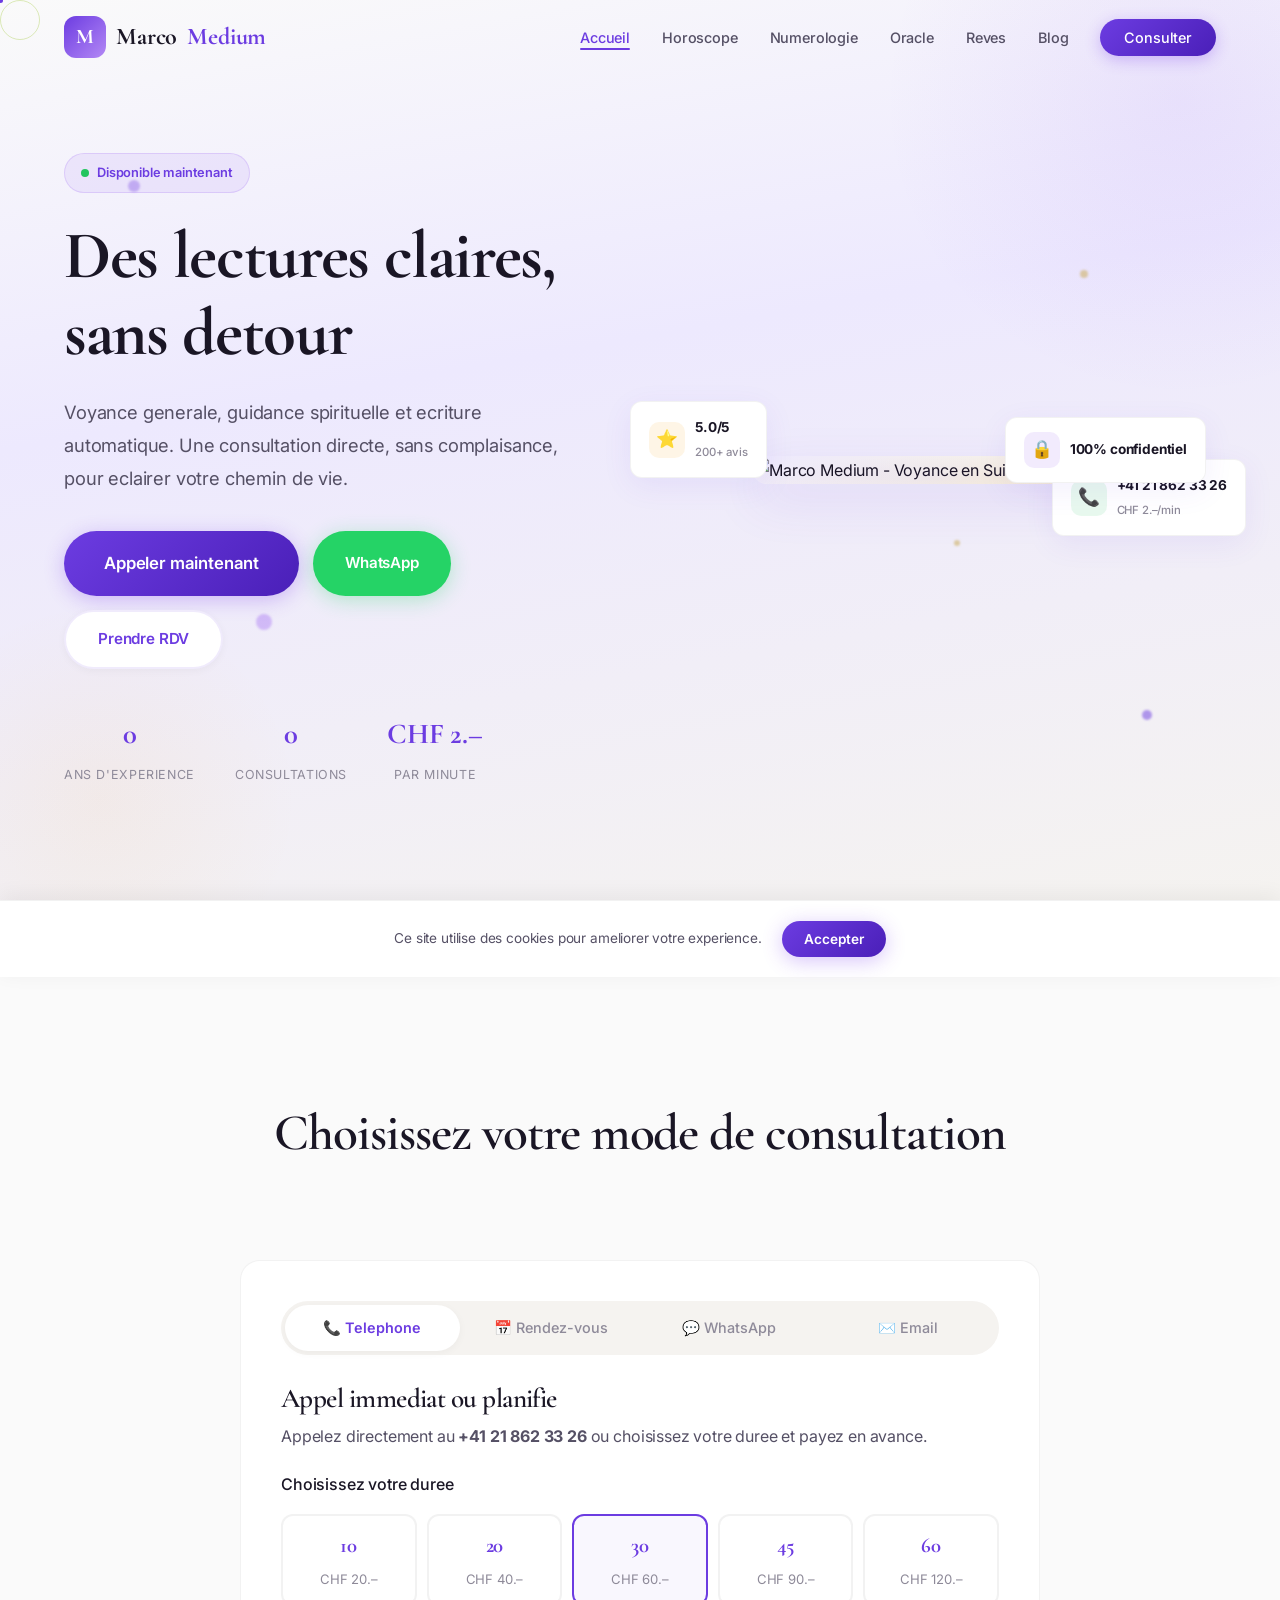
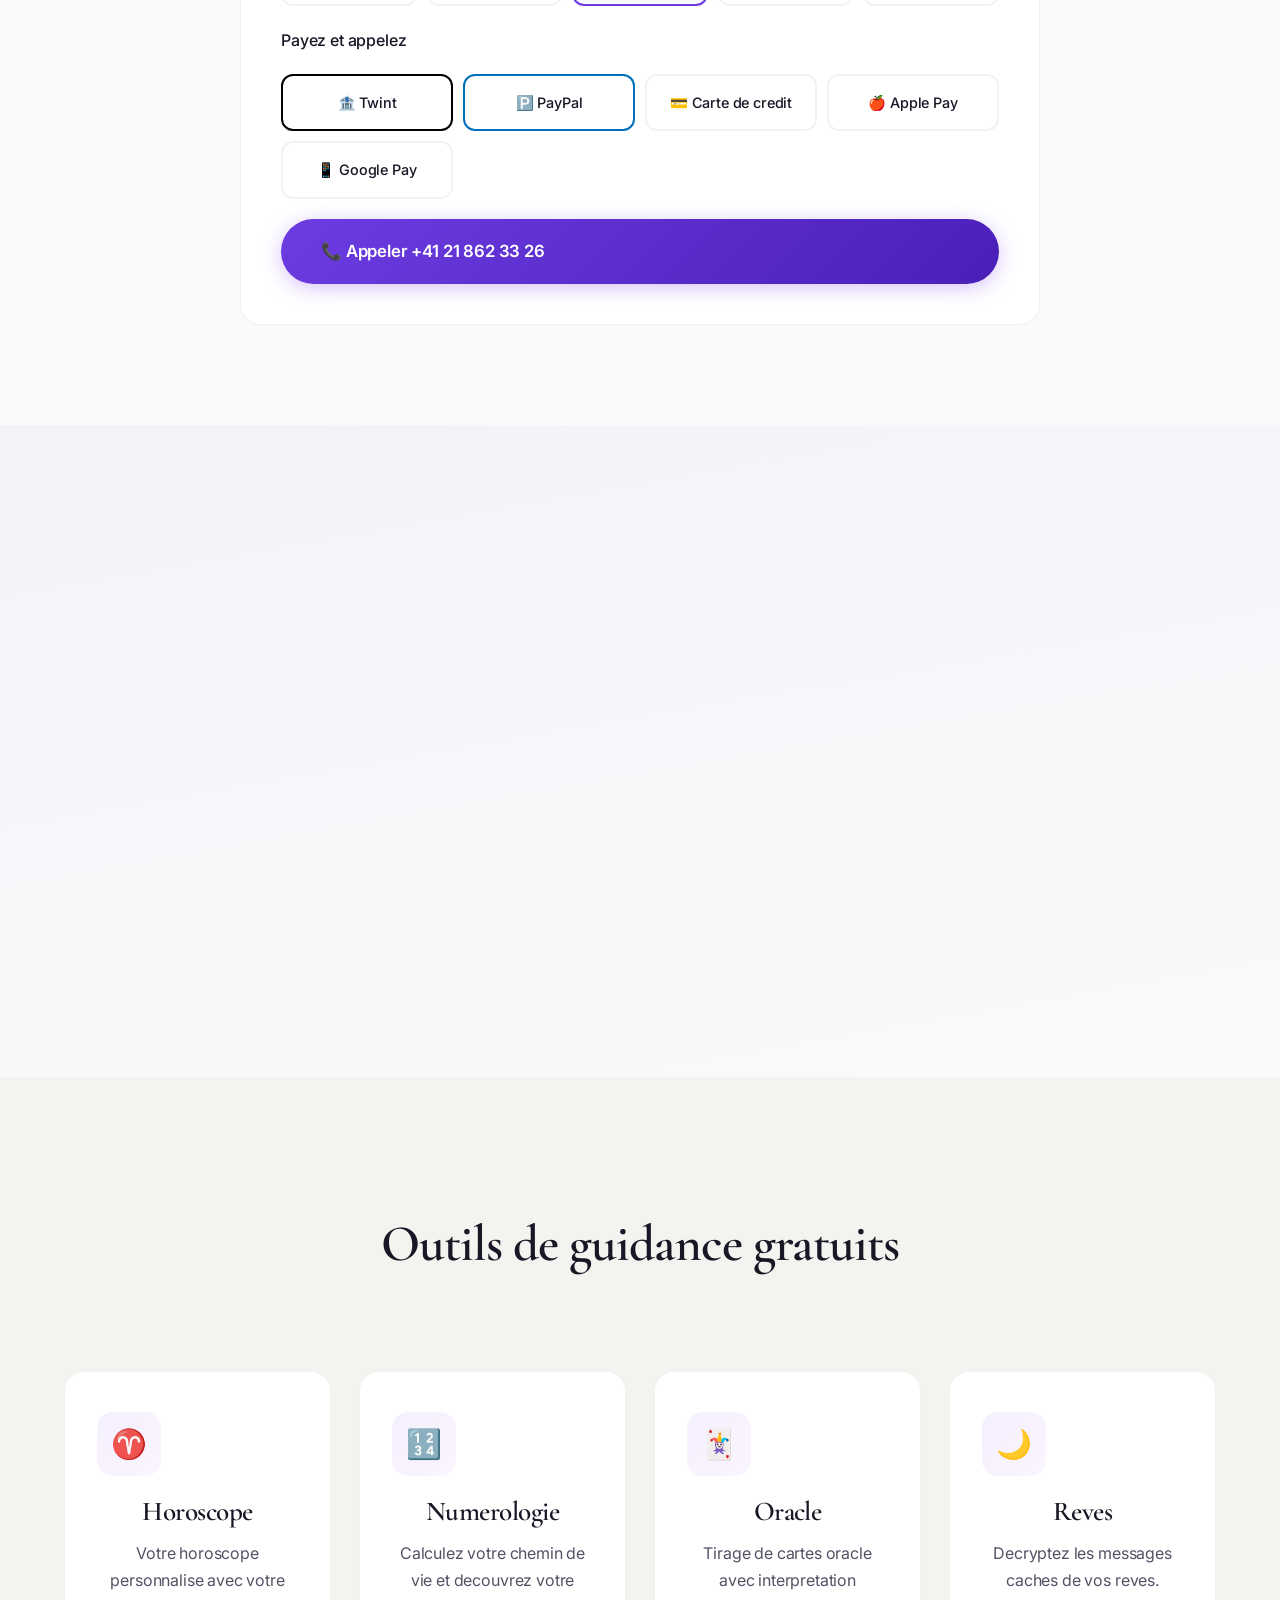
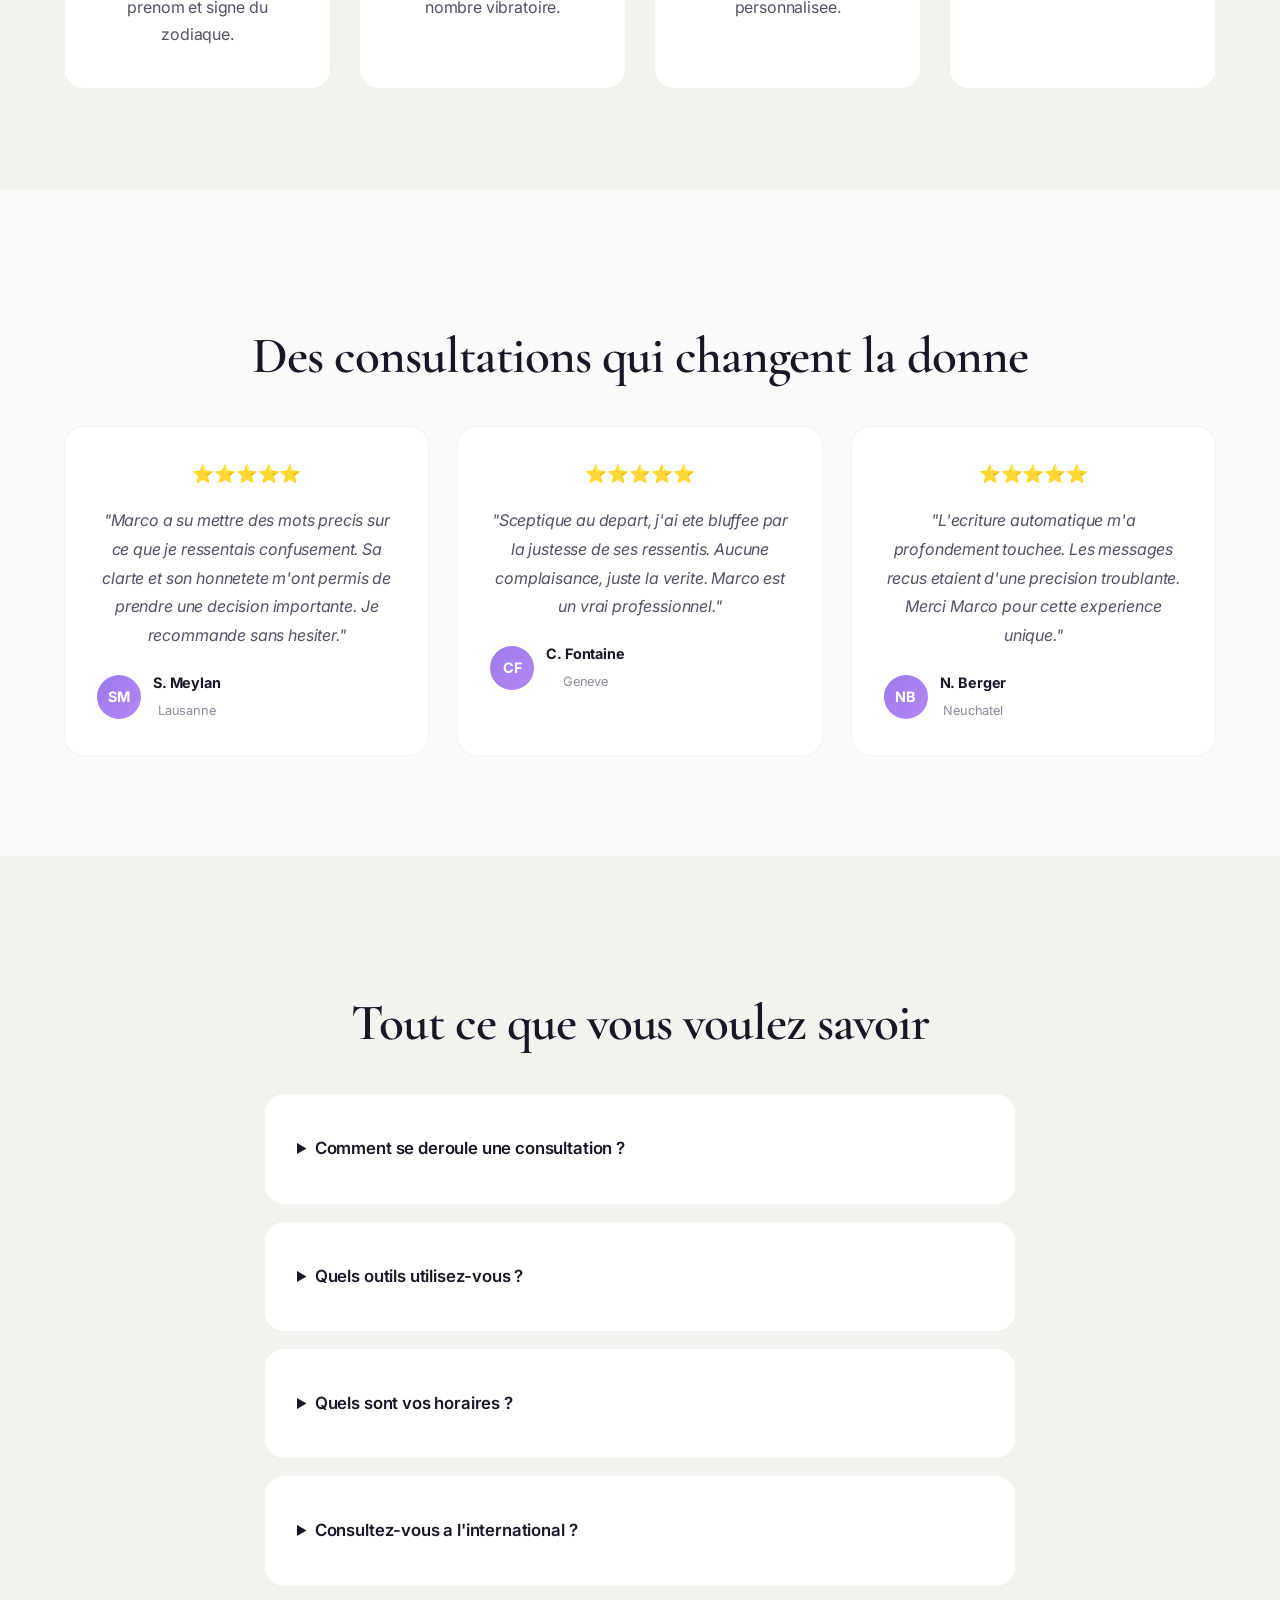
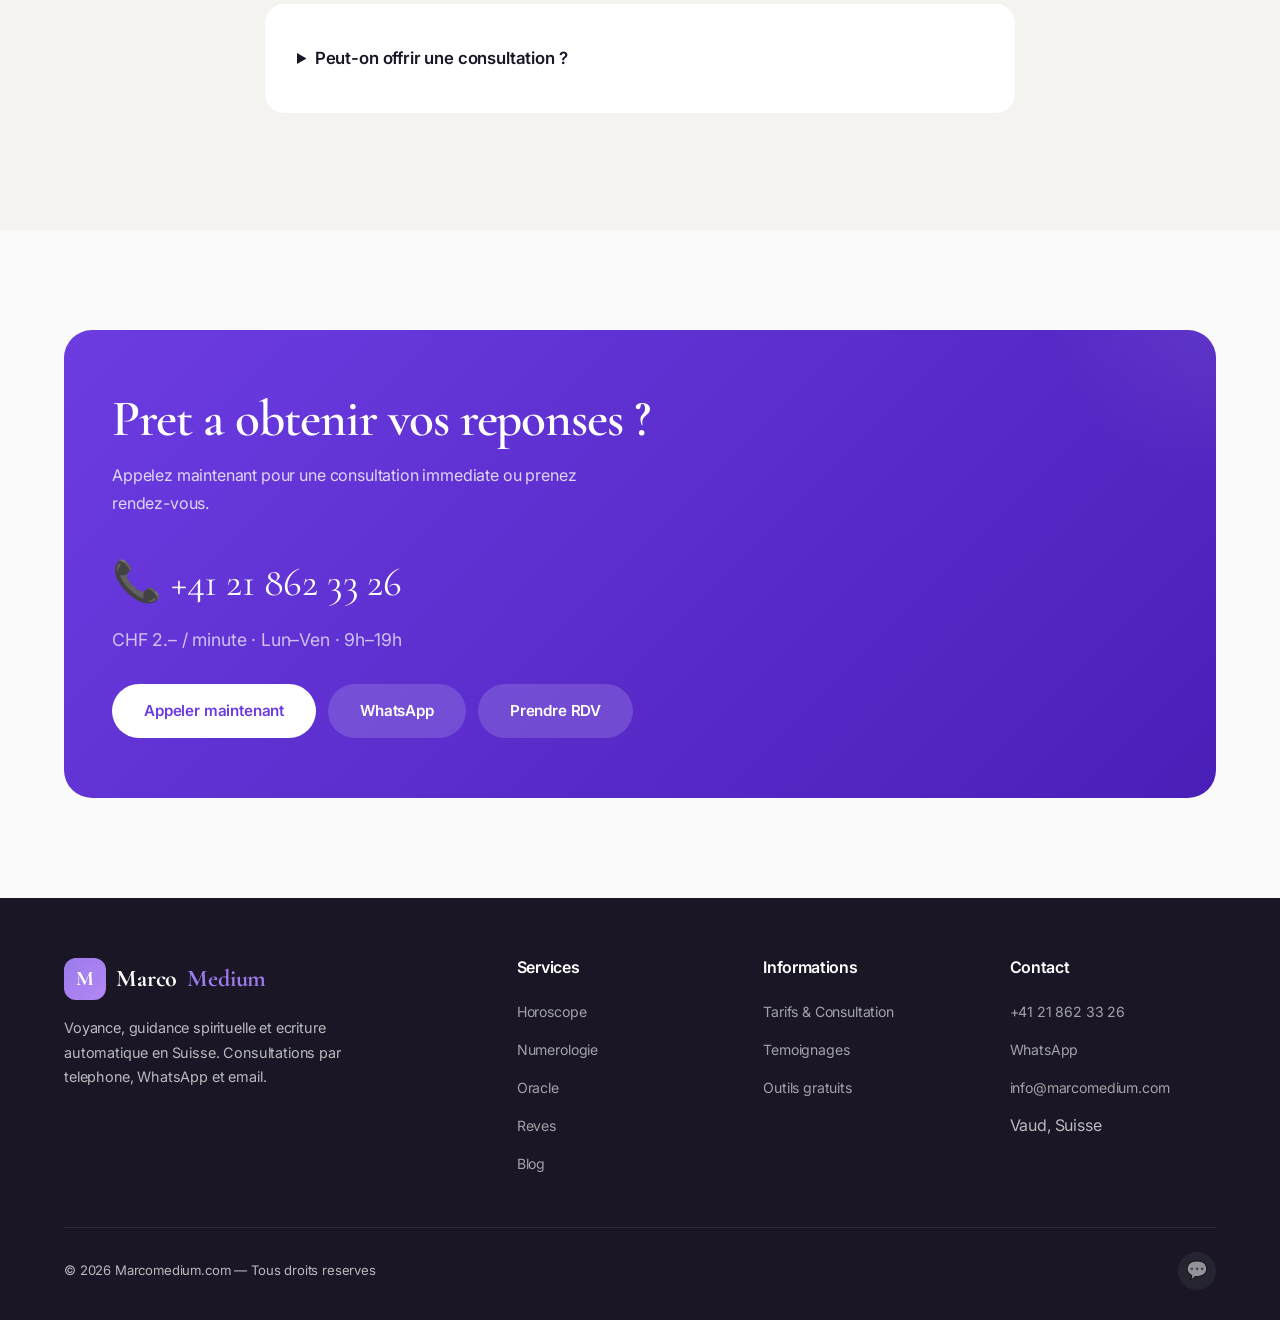
==== commit b26d057b: "Fix blank page issue: add CSS loader fallback on all pages The page-loader div (position:fixed, z-in" ====
--- a/index.html
+++ b/index.html
@@ -33,6 +33,7 @@
 <div style="font-family:'Cormorant Garamond',serif;font-size:2.4rem;color:#6C3CE1;font-weight:600;letter-spacing:-0.02em">Marco Medium</div>
 <div style="width:200px;height:2px;background:rgba(108,60,225,0.1);border-radius:3px;overflow:hidden"><div class="loader-progress" style="width:100%;height:100%;background:linear-gradient(90deg,#6C3CE1,#B388F5);transform:scaleX(0);transform-origin:left"></div></div>
 </div>
+<style>.page-loader{animation:loaderFade 1.5s 2s forwards}@keyframes loaderFade{to{opacity:0;visibility:hidden;pointer-events:none}}</style>
 <!-- CURSOR -->
 <div class="custom-cursor" style="position:fixed;width:40px;height:40px;border:1.5px solid rgba(108,60,225,0.3);border-radius:50%;pointer-events:none;z-index:99998;mix-blend-mode:difference"></div>
 <div class="cursor-dot" style="position:fixed;width:5px;height:5px;background:#6C3CE1;border-radius:50%;pointer-events:none;z-index:99999;margin:-2.5px 0 0 -2.5px"></div>
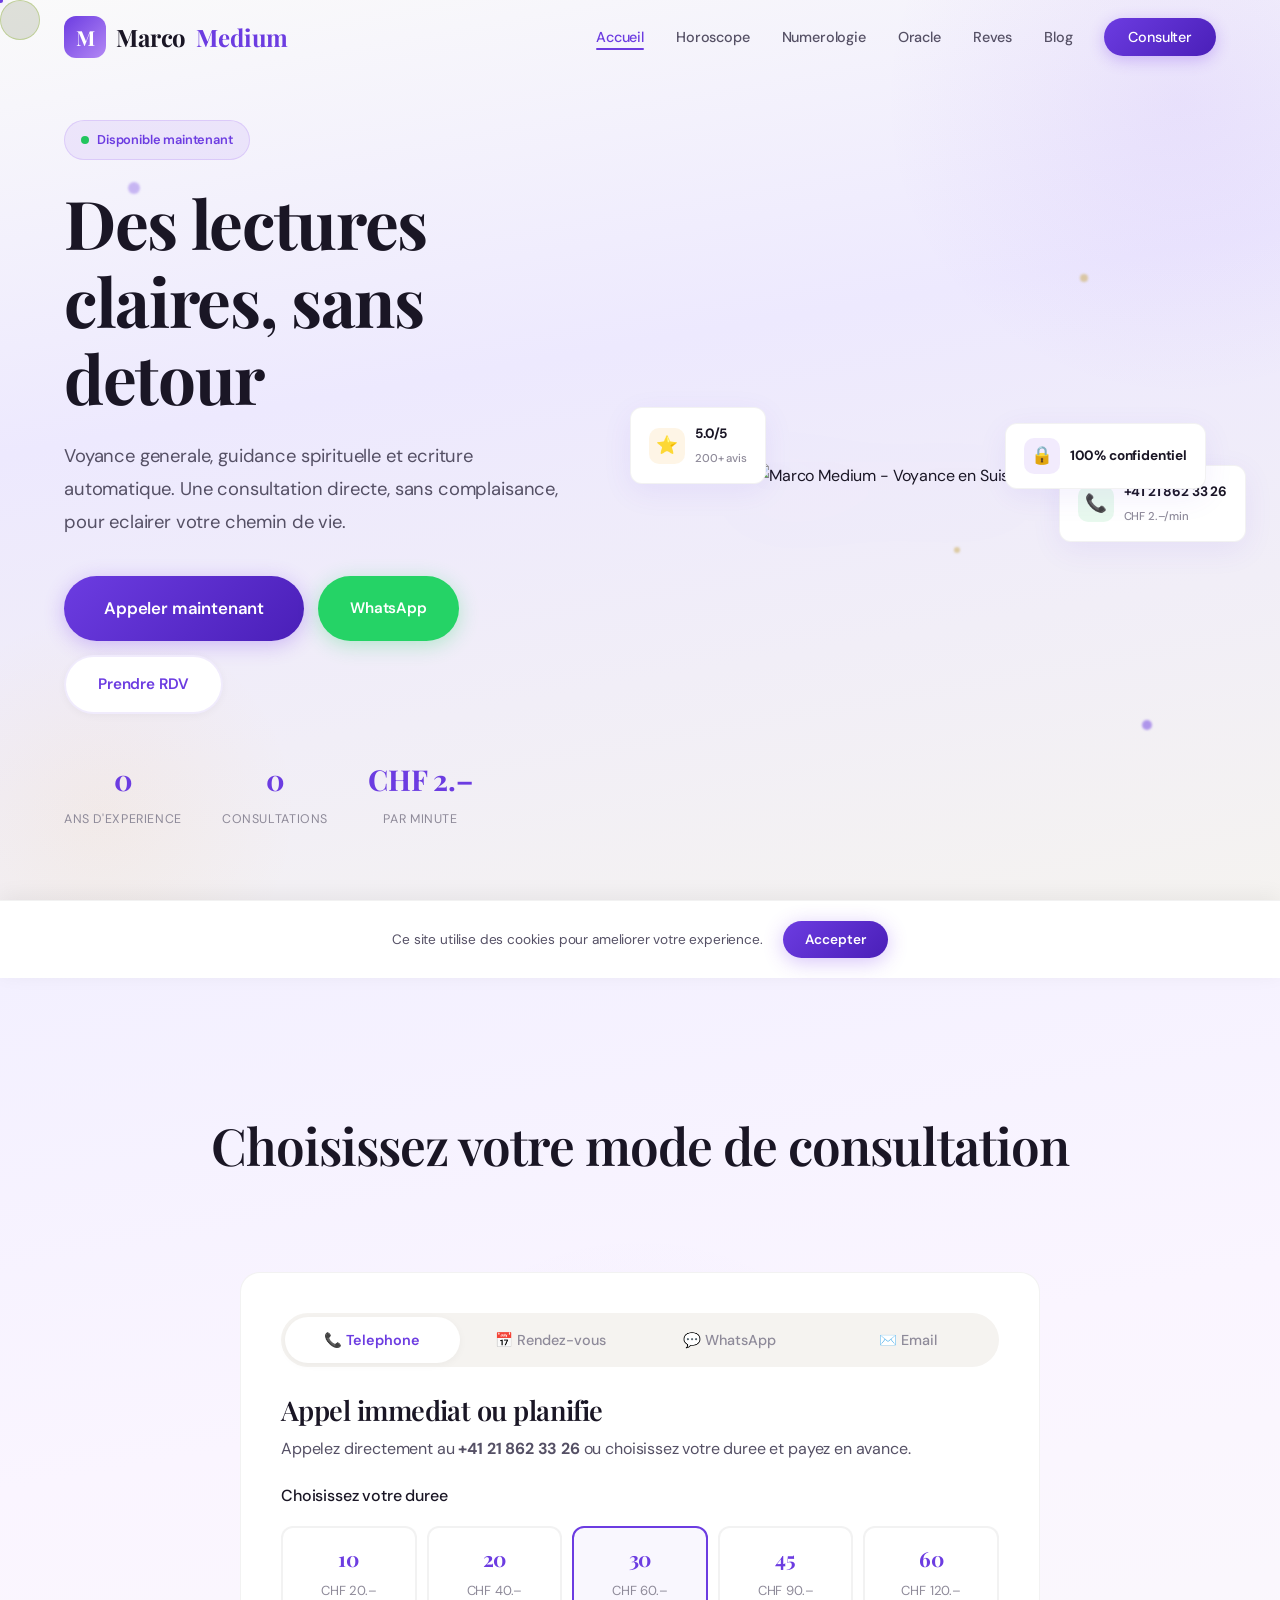
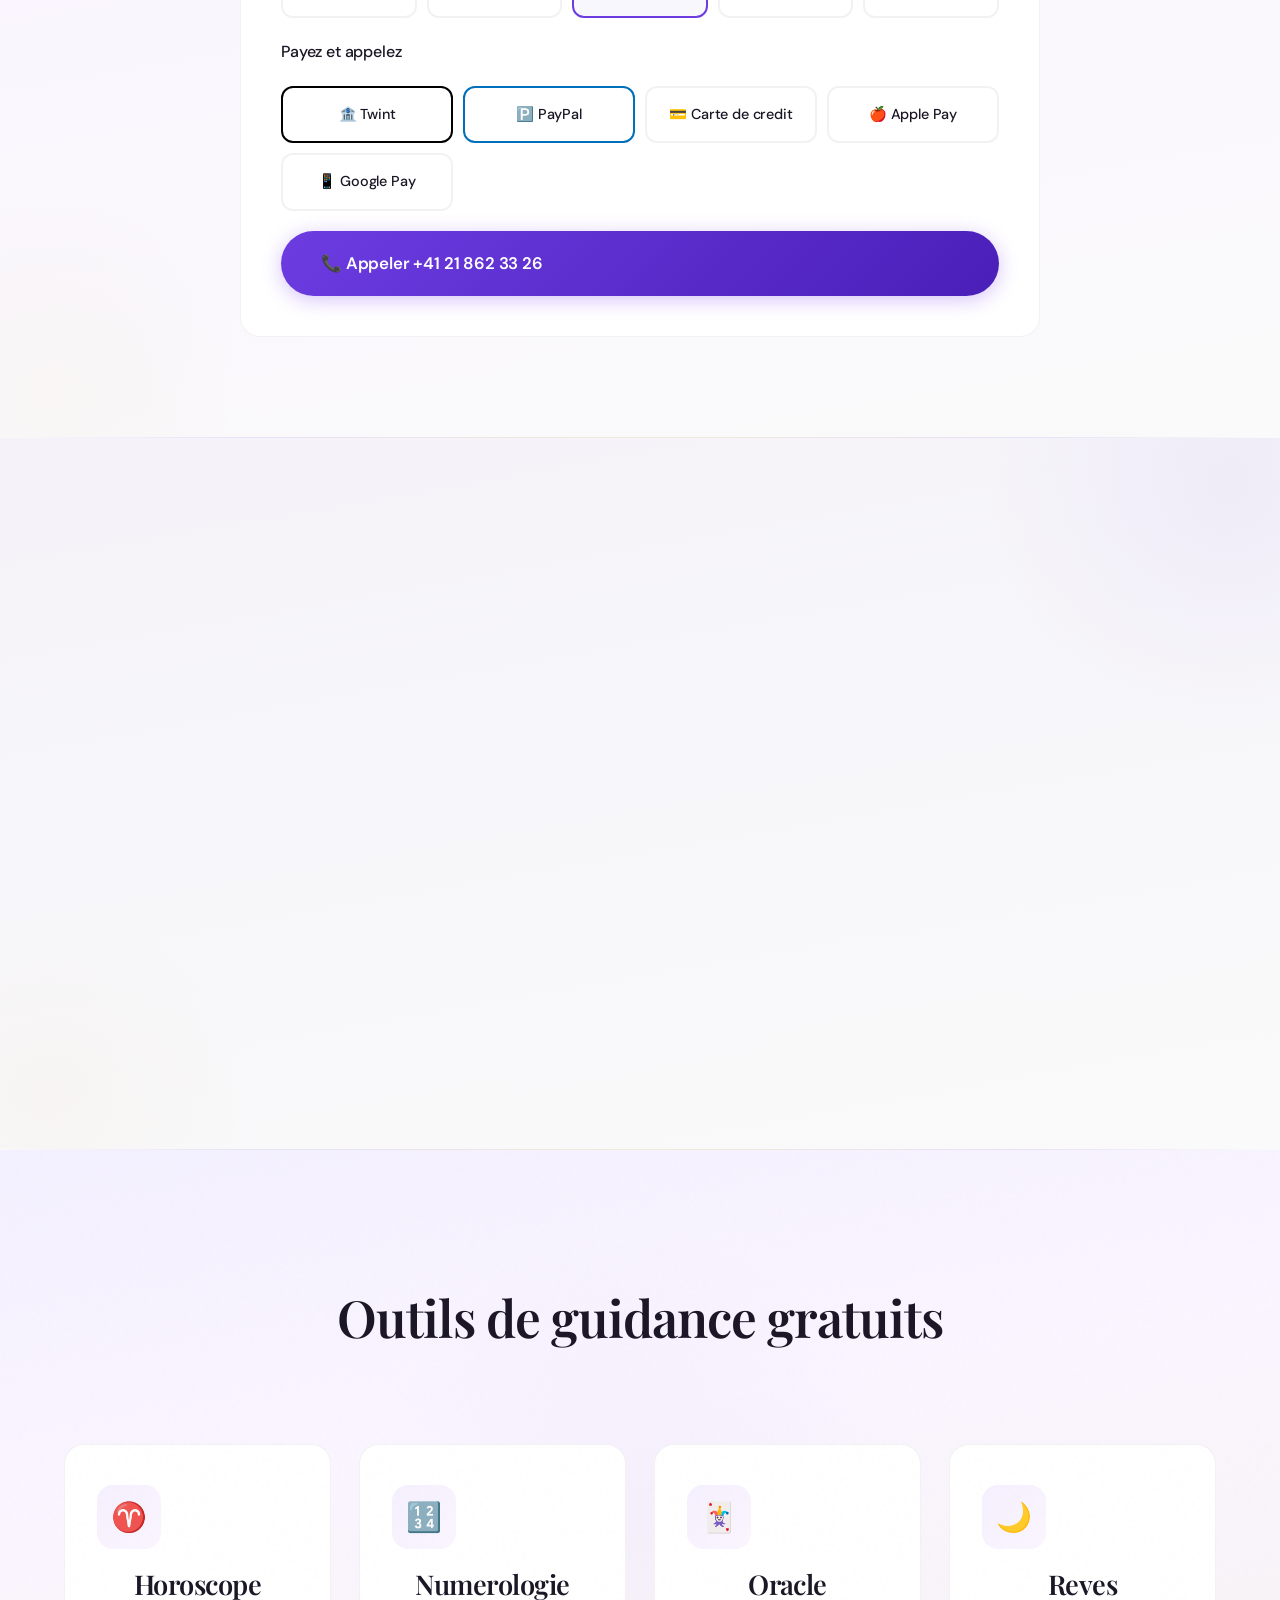
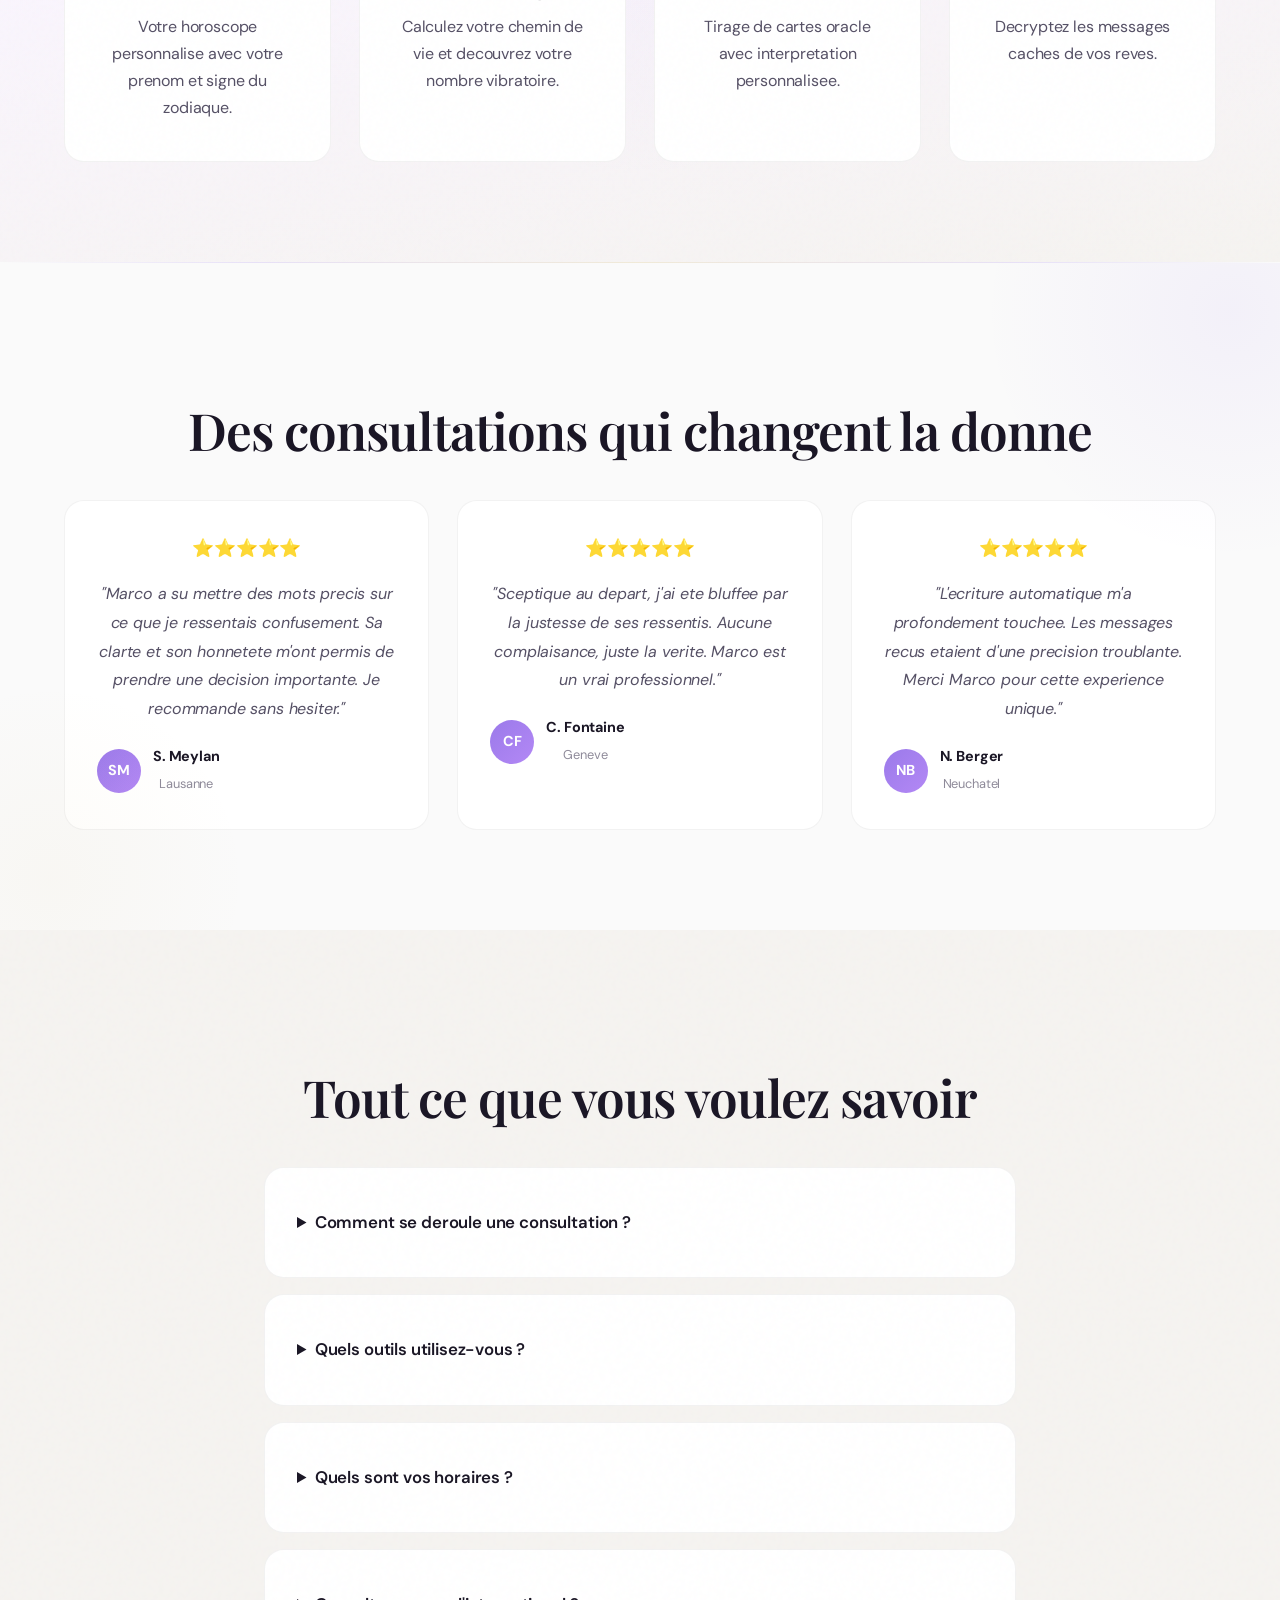
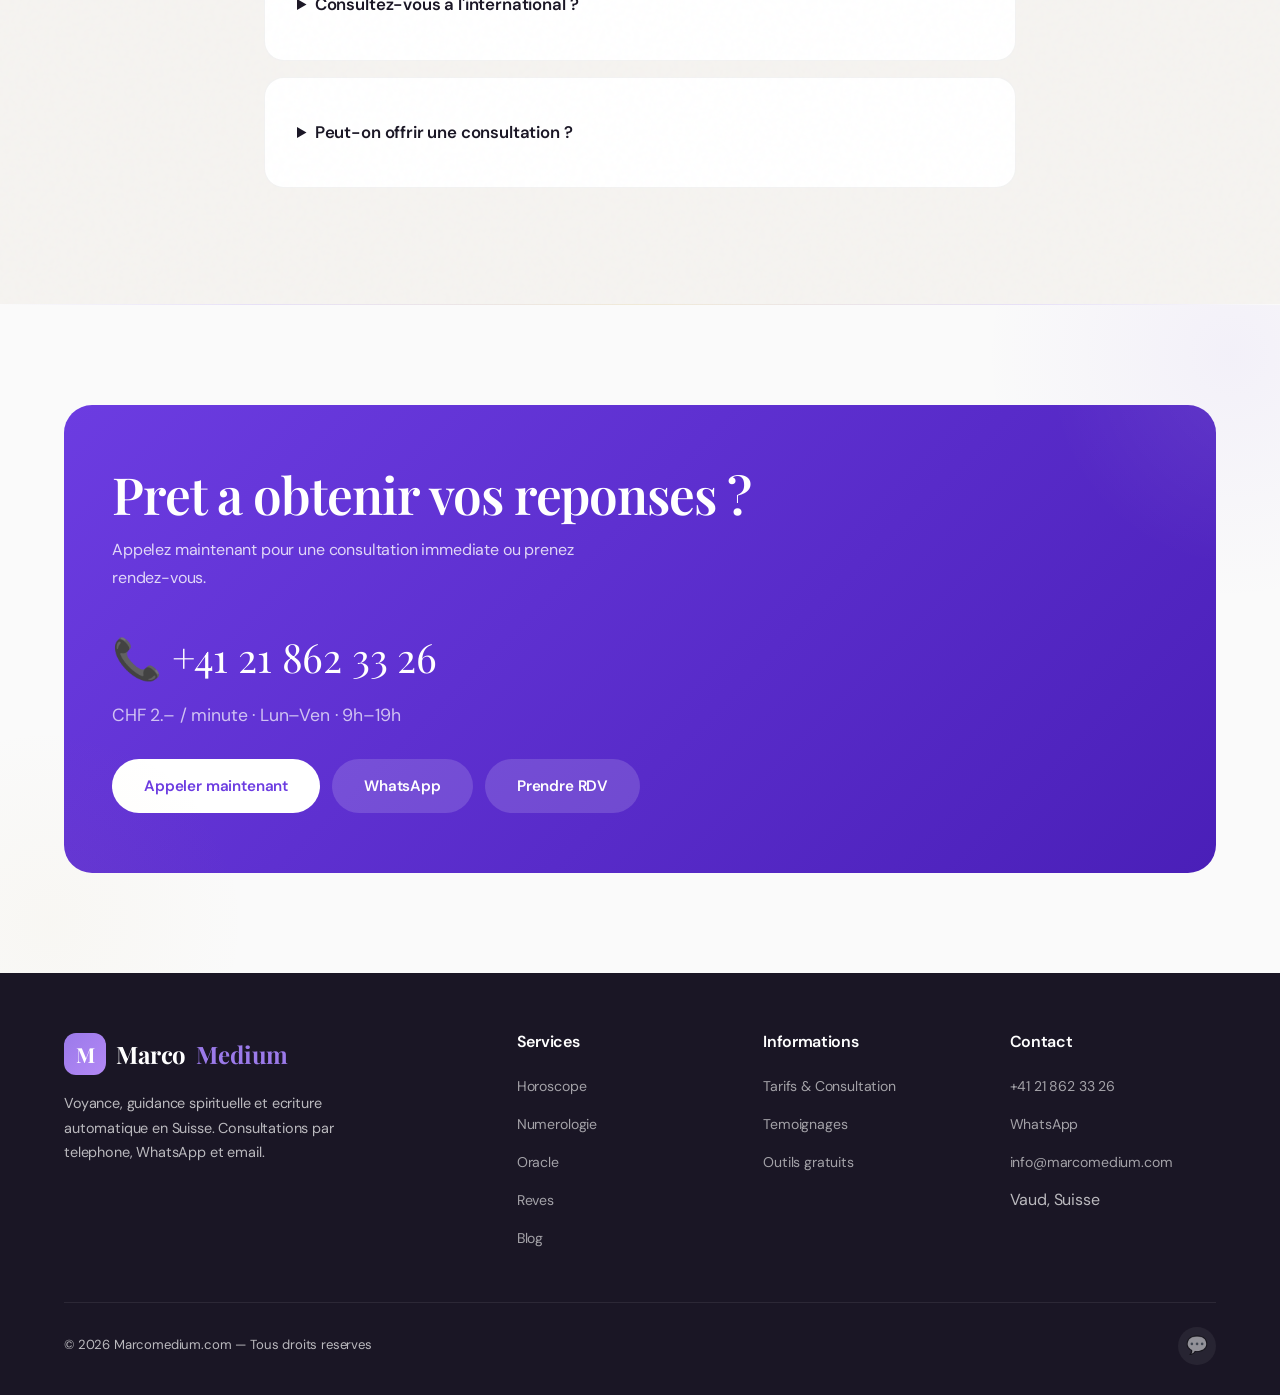
==== commit 568fbd92: "Major visual upgrade: modern fonts, decorated sections, advanced cursor, photo fix - Fonts: Playfair" ====
--- a/index.html
+++ b/index.html
@@ -19,7 +19,7 @@
 <script async src="https://www.googletagmanager.com/gtag/js?id=G-C979FB1QEG"></script>
 <script>window.dataLayer=window.dataLayer||[];function gtag(){dataLayer.push(arguments)}gtag('js',new Date());gtag('config','G-C979FB1QEG');gtag('config','AW-11435134690');gtag('config','GT-MKP7HSD');gtag('config','GT-PBSRNDX6');gtag('config','GT-TW5DK3H6');</script>
 <script type="application/ld+json">{"@context":"https://schema.org","@type":"ProfessionalService","name":"Marco Medium","url":"https://www.marcomedium.com","telephone":"+41218623326","description":"Consultation de voyance par telephone en Suisse","address":{"@type":"PostalAddress","addressRegion":"Vaud","addressCountry":"CH"},"priceRange":"CHF 2.–/min"}</script>
-<link href="https://fonts.googleapis.com/css2?family=Cormorant+Garamond:wght@400;500;600;700&family=Inter:wght@300;400;500;600;700&display=swap" rel="stylesheet">
+<link href="https://fonts.googleapis.com/css2?family=Playfair+Display:wght@400;500;600;700&family=DM+Sans:wght@300;400;500;600;700&display=swap" rel="stylesheet">
 <link rel="stylesheet" href="css/style.css">
 <script src="https://cdn.jsdelivr.net/npm/lenis@1.1.18/dist/lenis.min.js" defer></script>
 <script src="https://cdn.jsdelivr.net/npm/gsap@3.12.5/dist/gsap.min.js" defer></script>
@@ -30,7 +30,7 @@
 <body>
 <!-- LOADER -->
 <div class="page-loader" style="position:fixed;inset:0;background:#FAFAFA;z-index:99999;display:flex;align-items:center;justify-content:center;flex-direction:column;gap:16px">
-<div style="font-family:'Cormorant Garamond',serif;font-size:2.4rem;color:#6C3CE1;font-weight:600;letter-spacing:-0.02em">Marco Medium</div>
+<div style="font-family:'Playfair Display',serif;font-size:2.4rem;color:#6C3CE1;font-weight:600;letter-spacing:-0.02em">Marco Medium</div>
 <div style="width:200px;height:2px;background:rgba(108,60,225,0.1);border-radius:3px;overflow:hidden"><div class="loader-progress" style="width:100%;height:100%;background:linear-gradient(90deg,#6C3CE1,#B388F5);transform:scaleX(0);transform-origin:left"></div></div>
 </div>
 <style>.page-loader{animation:loaderFade 1.5s 2s forwards}@keyframes loaderFade{to{opacity:0;visibility:hidden;pointer-events:none}}</style>
@@ -78,7 +78,8 @@
 <span class="trust-item">✦ Voyance Generale</span><span class="trust-item">✦ Guidance Spirituelle</span><span class="trust-item">✦ Ecriture Automatique</span><span class="trust-item">✦ Tarot & Oracle</span><span class="trust-item">✦ Horoscope Personnalise</span><span class="trust-item">✦ Numerologie</span><span class="trust-item">✦ Interpretation des Reves</span><span class="trust-item">✦ Consultation Telephone</span><span class="trust-item">✦ Consultation WhatsApp</span><span class="trust-item">✦ Consultation Email</span>
 </div></div>
 <!-- CONSULTATION SECTION WITH FORMS -->
-<section class="section" id="consultation">
+<section class="section section-decorated section-mystic" id="consultation">
+<div class="deco-stars"><span></span><span></span><span></span><span></span><span></span><span></span><span></span><span></span></div>
 <div class="container">
   <div class="text-center"><span class="eyebrow reveal">Consultez Marco</span><h2 class="text-reveal">Choisissez votre mode de consultation</h2><p class="section-subtitle reveal">Plusieurs facons de me consulter, selon vos preferences et votre urgence.</p></div>
   <div class="card reveal-scale" style="padding:40px;max-width:800px;margin:0 auto">
@@ -172,7 +173,8 @@
 </div>
 </section>
 <!-- ABOUT -->
-<section class="section" style="background:linear-gradient(170deg,rgba(108,60,225,0.04) 0%,var(--bg) 100%)">
+<hr class="section-separator">
+<section class="section section-decorated" style="background:linear-gradient(170deg,rgba(108,60,225,0.04) 0%,var(--bg) 100%)">
 <div class="container">
   <div style="display:grid;grid-template-columns:1fr 1fr;gap:60px;align-items:center">
     <div class="reveal-left photo-no-bg-wrapper img-reveal" style="overflow:hidden">
@@ -189,7 +191,9 @@
 </div>
 </section>
 <!-- OUTILS -->
-<section class="section" id="outils" style="background:var(--bg-warm)">
+<hr class="section-separator">
+<section class="section section-mystic section-textured" id="outils" style="background:linear-gradient(170deg, #f3f0ff 0%, #faf5ff 40%, var(--bg-warm) 100%)">
+<div class="deco-stars"><span></span><span></span><span></span><span></span><span></span><span></span><span></span><span></span></div>
 <div class="container text-center">
   <span class="eyebrow reveal">Explorez</span><h2 class="text-reveal">Outils de guidance gratuits</h2>
   <p class="section-subtitle reveal">Decouvrez ce que les astres, les chiffres et les cartes ont a vous reveler.</p>
@@ -202,7 +206,8 @@
 </div>
 </section>
 <!-- TEMOIGNAGES -->
-<section class="section" id="temoignages">
+<hr class="section-separator">
+<section class="section section-decorated" id="temoignages">
 <div class="container text-center">
   <span class="eyebrow reveal">Temoignages</span><h2 class="text-reveal">Des consultations qui changent la donne</h2>
   <div class="cards-grid stagger-children" style="margin-top:40px">
@@ -213,7 +218,7 @@
 </div>
 </section>
 <!-- FAQ -->
-<section class="section" style="background:var(--bg-warm)">
+<section class="section section-alt section-textured" style="background:var(--bg-warm)">
 <div class="container" style="max-width:800px">
   <div class="text-center"><span class="eyebrow reveal">FAQ</span><h2 class="text-reveal">Tout ce que vous voulez savoir</h2></div>
   <div class="stagger-children" style="margin-top:40px">
@@ -226,7 +231,8 @@
 </div>
 </section>
 <!-- CTA -->
-<section class="section"><div class="container"><div class="cta-banner reveal-scale">
+<hr class="section-separator">
+<section class="section section-decorated"><div class="container"><div class="cta-banner reveal-scale">
   <h2>Pret a obtenir vos reponses ?</h2><p>Appelez maintenant pour une consultation immediate ou prenez rendez-vous.</p>
   <div class="cta-phone">📞 +41 21 862 33 26</div><div class="cta-rate">CHF 2.– / minute · Lun–Ven · 9h–19h</div>
   <div style="display:flex;flex-wrap:wrap;gap:12px">
--- a/css/style.css
+++ b/css/style.css
@@ -28,8 +28,8 @@
   --radius: 20px;
   --radius-sm: 12px;
   --radius-lg: 28px;
-  --font: 'Inter', -apple-system, 'Segoe UI', sans-serif;
-  --font-display: 'Cormorant Garamond', 'Georgia', serif;
+  --font: 'DM Sans', -apple-system, 'Segoe UI', sans-serif;
+  --font-display: 'Playfair Display', 'Georgia', serif;
   --transition: 0.35s cubic-bezier(0.25, 0.1, 0.25, 1);
   --max-width: 1200px;
 }
@@ -360,8 +360,8 @@
   position: relative;
   width: 380px;
   border-radius: var(--radius-lg);
-  overflow: hidden;
-  box-shadow: var(--shadow-lg);
+  overflow: visible;
+  filter: drop-shadow(0 16px 40px rgba(108, 60, 225, 0.15));
 }
 .hero-image-wrapper img,
 .hero-image-wrapper .hero-placeholder {
@@ -897,7 +897,7 @@
    ============================================ */
 .page-hero {
   padding: 160px 0 80px;
-  background: linear-gradient(170deg, var(--bg) 0%, #ede9fe 50%, var(--bg-warm) 100%);
+  background: linear-gradient(170deg, var(--bg) 0%, #ede9fe 30%, #f3f0ff 60%, var(--bg-warm) 100%);
   text-align: center;
   position: relative;
   overflow: hidden;
@@ -907,10 +907,22 @@
   position: absolute;
   top: -100px;
   right: -100px;
-  width: 400px;
-  height: 400px;
-  background: radial-gradient(circle, rgba(124, 58, 237, 0.06) 0%, transparent 70%);
-  border-radius: 50%;
+  width: 500px;
+  height: 500px;
+  background: radial-gradient(circle, rgba(124, 58, 237, 0.08) 0%, transparent 70%);
+  border-radius: 50%;
+  animation: float 12s ease-in-out infinite;
+}
+.page-hero::after {
+  content: '';
+  position: absolute;
+  bottom: -80px;
+  left: -80px;
+  width: 350px;
+  height: 350px;
+  background: radial-gradient(circle, rgba(201, 168, 76, 0.06) 0%, transparent 70%);
+  border-radius: 50%;
+  animation: float 10s ease-in-out infinite reverse;
 }
 .page-hero h1 { margin-bottom: 16px; }
 .page-hero .breadcrumb {
@@ -1014,6 +1026,127 @@
 @keyframes marquee {
   0% { transform: translateX(0); }
   100% { transform: translateX(-50%); }
+}
+
+/* ============================================
+   SECTION DECORATIONS
+   ============================================ */
+.section-decorated {
+  position: relative;
+  overflow: hidden;
+}
+.section-decorated::before {
+  content: '';
+  position: absolute;
+  top: -200px;
+  right: -200px;
+  width: 500px;
+  height: 500px;
+  background: radial-gradient(circle, rgba(108, 60, 225, 0.05) 0%, transparent 70%);
+  border-radius: 50%;
+  pointer-events: none;
+}
+.section-decorated::after {
+  content: '';
+  position: absolute;
+  bottom: -150px;
+  left: -150px;
+  width: 400px;
+  height: 400px;
+  background: radial-gradient(circle, rgba(201, 168, 76, 0.04) 0%, transparent 70%);
+  border-radius: 50%;
+  pointer-events: none;
+}
+
+/* Alternating section backgrounds */
+.section-alt {
+  background: linear-gradient(180deg, var(--bg-warm) 0%, var(--bg) 100%);
+}
+.section-mystic {
+  background: linear-gradient(170deg, #f3f0ff 0%, #faf5ff 40%, var(--bg) 100%);
+  position: relative;
+}
+.section-mystic::before {
+  content: '';
+  position: absolute;
+  top: 50%;
+  left: 50%;
+  transform: translate(-50%, -50%);
+  width: 800px;
+  height: 800px;
+  background: radial-gradient(circle, rgba(108, 60, 225, 0.03) 0%, transparent 50%);
+  pointer-events: none;
+}
+
+/* Decorative stars/sparkles */
+.deco-stars {
+  position: absolute;
+  inset: 0;
+  overflow: hidden;
+  pointer-events: none;
+}
+.deco-stars span {
+  position: absolute;
+  width: 4px;
+  height: 4px;
+  background: var(--primary-light);
+  border-radius: 50%;
+  opacity: 0;
+  animation: twinkle 3s ease-in-out infinite;
+}
+.deco-stars span:nth-child(1) { top: 15%; left: 8%; animation-delay: 0s; }
+.deco-stars span:nth-child(2) { top: 25%; right: 12%; animation-delay: 0.5s; }
+.deco-stars span:nth-child(3) { top: 45%; left: 5%; animation-delay: 1s; }
+.deco-stars span:nth-child(4) { bottom: 30%; right: 8%; animation-delay: 1.5s; }
+.deco-stars span:nth-child(5) { bottom: 15%; left: 15%; animation-delay: 2s; }
+.deco-stars span:nth-child(6) { top: 10%; left: 45%; animation-delay: 0.3s; }
+.deco-stars span:nth-child(7) { top: 60%; right: 20%; animation-delay: 1.2s; }
+.deco-stars span:nth-child(8) { bottom: 40%; left: 30%; animation-delay: 2.3s; }
+@keyframes twinkle {
+  0%, 100% { opacity: 0; transform: scale(0.5); }
+  50% { opacity: 0.8; transform: scale(1.5); }
+}
+
+/* Decorative line separators */
+.section-separator {
+  height: 1px;
+  background: linear-gradient(90deg, transparent 0%, var(--primary-light) 20%, var(--accent) 50%, var(--primary-light) 80%, transparent 100%);
+  opacity: 0.2;
+  margin: 0;
+  border: none;
+}
+
+/* Floating geometric shapes */
+.geo-shape {
+  position: absolute;
+  pointer-events: none;
+  opacity: 0.06;
+}
+.geo-shape.circle {
+  border: 2px solid var(--primary);
+  border-radius: 50%;
+}
+.geo-shape.diamond {
+  border: 2px solid var(--accent);
+  transform: rotate(45deg);
+}
+.geo-shape.ring {
+  border: 2px solid var(--secondary);
+  border-radius: 50%;
+  background: transparent;
+}
+
+/* Noise texture overlay for sections */
+.section-textured {
+  position: relative;
+}
+.section-textured::after {
+  content: '';
+  position: absolute;
+  inset: 0;
+  opacity: 0.015;
+  background-image: url("data:image/svg+xml,%3Csvg viewBox='0 0 200 200' xmlns='http://www.w3.org/2000/svg'%3E%3Cfilter id='noise'%3E%3CfeTurbulence type='fractalNoise' baseFrequency='0.85' numOctaves='4' stitchTiles='stitch'/%3E%3C/filter%3E%3Crect width='100%25' height='100%25' filter='url(%23noise)'/%3E%3C/svg%3E");
+  pointer-events: none;
 }
 
 /* ============================================
@@ -1082,6 +1215,45 @@
 .cookie-banner p { font-size: 0.85rem; color: var(--text-light); }
 .cookie-banner .btn { white-space: nowrap; }
 
+/* Modern Cursor */
+.custom-cursor {
+  transition: width 0.4s cubic-bezier(0.23, 1, 0.32, 1),
+              height 0.4s cubic-bezier(0.23, 1, 0.32, 1),
+              border-color 0.3s ease,
+              background 0.3s ease,
+              opacity 0.3s ease;
+  backdrop-filter: invert(0.1);
+  background: rgba(108, 60, 225, 0.04);
+}
+.custom-cursor.cursor-hover {
+  width: 60px !important;
+  height: 60px !important;
+  background: rgba(108, 60, 225, 0.08);
+  border-color: var(--primary) !important;
+  mix-blend-mode: normal;
+  backdrop-filter: blur(4px);
+}
+.cursor-dot {
+  transition: transform 0.15s ease, width 0.3s ease, height 0.3s ease, opacity 0.3s ease;
+  box-shadow: 0 0 10px rgba(108, 60, 225, 0.4), 0 0 20px rgba(108, 60, 225, 0.2);
+}
+.cursor-dot.cursor-hover {
+  opacity: 0;
+  transform: scale(0);
+}
+/* Cursor trail particles */
+.cursor-trail {
+  position: fixed;
+  width: 6px;
+  height: 6px;
+  background: var(--primary-light);
+  border-radius: 50%;
+  pointer-events: none;
+  z-index: 99997;
+  opacity: 0;
+  transition: opacity 0.5s ease;
+}
+
 /* Misc */
 .divider {
   width: 60px;
@@ -1102,21 +1274,16 @@
 
 /* Photo sans fond */
 .photo-no-bg {
-  mix-blend-mode: multiply;
-  filter: contrast(1.02);
+  filter: drop-shadow(0 8px 30px rgba(108,60,225,0.18));
 }
 .photo-no-bg-wrapper {
-  background: linear-gradient(160deg, #ede9fe 0%, #f5f0eb 50%, #fef3c7 100%);
   border-radius: var(--radius-lg);
   overflow: hidden;
   position: relative;
+  background: transparent;
 }
 .photo-no-bg-wrapper::after {
-  content: '';
-  position: absolute;
-  inset: 0;
-  background: radial-gradient(ellipse at 50% 80%, rgba(108,60,225,0.06) 0%, transparent 70%);
-  pointer-events: none;
+  display: none;
 }
 
 /* Consultation tabs */
